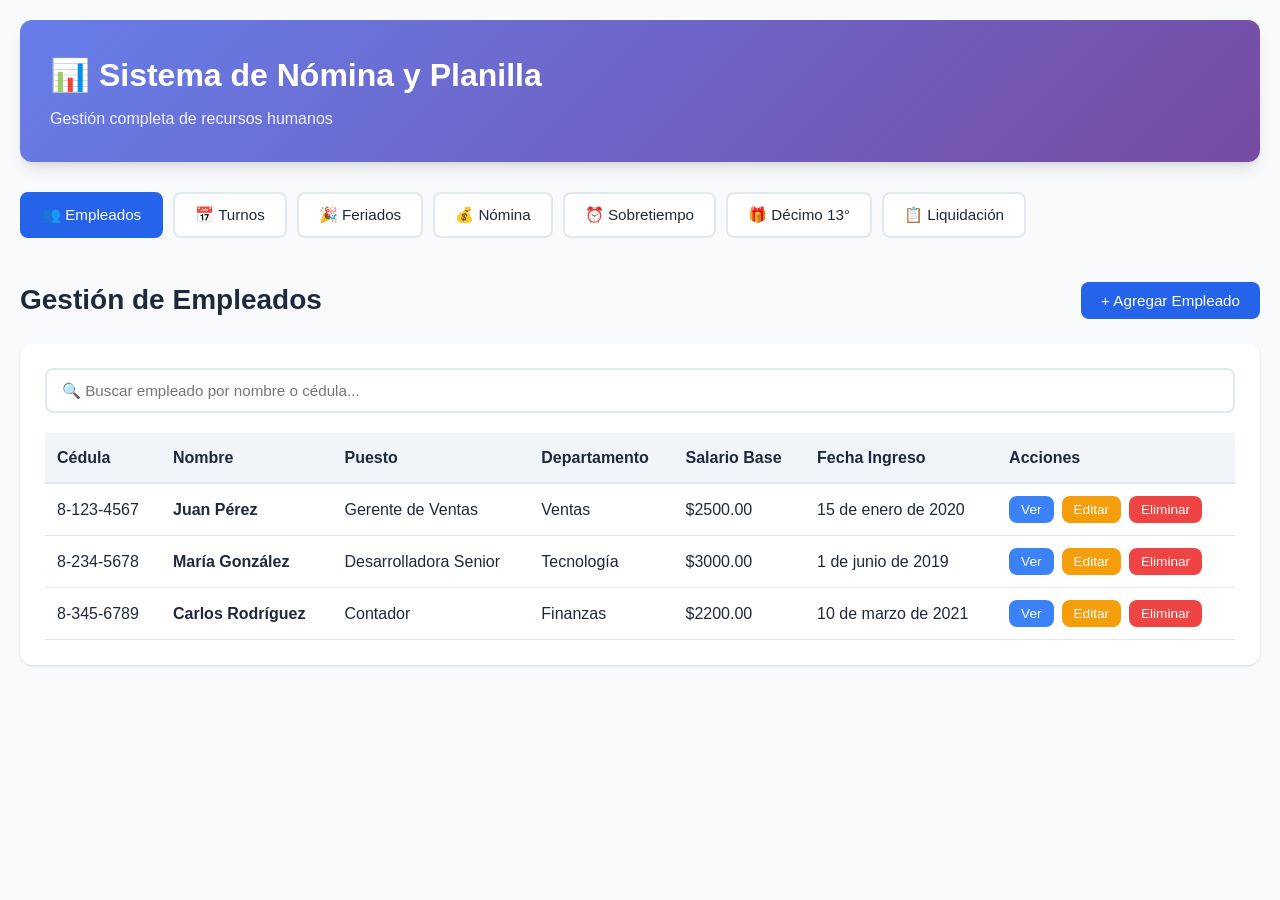
==== index.html @ 513d0180 "Créame un sistema con base html, css, js, sobre un..." ====
<!DOCTYPE html>
<html lang="es">
<head>
    <meta charset="UTF-8">
    <meta name="viewport" content="width=device-width, initial-scale=1.0">
    <title>Sistema de Nómina y Planilla</title>
    <link rel="stylesheet" href="css/styles.css">
</head>
<body>
    <div class="container">
        <!-- Header -->
        <header class="header">
            <div class="header-content">
                <h1>📊 Sistema de Nómina y Planilla</h1>
                <p class="subtitle">Gestión completa de recursos humanos</p>
            </div>
        </header>

        <!-- Navigation -->
        <nav class="nav-tabs">
            <button class="nav-tab active" data-tab="employees">👥 Empleados</button>
            <button class="nav-tab" data-tab="schedule">📅 Turnos</button>
            <button class="nav-tab" data-tab="holidays">🎉 Feriados</button>
            <button class="nav-tab" data-tab="payroll">💰 Nómina</button>
            <button class="nav-tab" data-tab="overtime">⏰ Sobretiempo</button>
            <button class="nav-tab" data-tab="thirteenth">🎁 Décimo 13°</button>
            <button class="nav-tab" data-tab="settlement">📋 Liquidación</button>
        </nav>

        <!-- Main Content -->
        <main class="main-content">
            <!-- Employees Module -->
            <section id="employees" class="tab-content active">
                <div class="section-header">
                    <h2>Gestión de Empleados</h2>
                    <button class="btn btn-primary" id="addEmployeeBtn">+ Agregar Empleado</button>
                </div>

                <div class="card">
                    <div class="search-box">
                        <input type="text" id="searchEmployee" placeholder="🔍 Buscar empleado por nombre o cédula...">
                    </div>
                    <div class="table-container">
                        <table id="employeesTable">
                            <thead>
                                <tr>
                                    <th>Cédula</th>
                                    <th>Nombre</th>
                                    <th>Puesto</th>
                                    <th>Departamento</th>
                                    <th>Salario Base</th>
                                    <th>Fecha Ingreso</th>
                                    <th>Acciones</th>
                                </tr>
                            </thead>
                            <tbody id="employeesTableBody">
                                <tr>
                                    <td colspan="7" class="empty-state">No hay empleados registrados</td>
                                </tr>
                            </tbody>
                        </table>
                    </div>
                </div>
            </section>

            <!-- Schedule Module -->
            <section id="schedule" class="tab-content">
                <div class="section-header">
                    <h2>Gestión de Turnos</h2>
                    <button class="btn btn-primary" id="addScheduleBtn">+ Asignar Turno</button>
                </div>

                <div class="card">
                    <div class="filter-group">
                        <select id="scheduleEmployeeFilter" class="form-select">
                            <option value="">Seleccionar empleado...</option>
                        </select>
                        <input type="month" id="scheduleMonth" class="form-input">
                    </div>
                    <div id="scheduleCalendar" class="schedule-calendar"></div>
                </div>
            </section>

            <!-- Holidays Module -->
            <section id="holidays" class="tab-content">
                <div class="section-header">
                    <h2>Días Feriados</h2>
                    <button class="btn btn-primary" id="addHolidayBtn">+ Agregar Feriado</button>
                </div>

                <div class="card">
                    <div class="table-container">
                        <table id="holidaysTable">
                            <thead>
                                <tr>
                                    <th>Fecha</th>
                                    <th>Nombre</th>
                                    <th>Tipo</th>
                                    <th>Acciones</th>
                                </tr>
                            </thead>
                            <tbody id="holidaysTableBody">
                                <tr>
                                    <td colspan="4" class="empty-state">No hay feriados registrados</td>
                                </tr>
                            </tbody>
                        </table>
                    </div>
                </div>
            </section>

            <!-- Payroll Module -->
            <section id="payroll" class="tab-content">
                <div class="section-header">
                    <h2>Cálculo de Nómina</h2>
                    <button class="btn btn-primary" id="generatePayrollBtn">📊 Generar Nómina</button>
                </div>

                <div class="card">
                    <div class="filter-group">
                        <select id="payrollEmployeeFilter" class="form-select">
                            <option value="">Todos los empleados</option>
                        </select>
                        <input type="month" id="payrollMonth" class="form-input">
                        <button class="btn btn-secondary" id="calculatePayrollBtn">Calcular</button>
                    </div>

                    <div id="payrollSummary" class="payroll-summary"></div>

                    <div class="table-container">
                        <table id="payrollTable">
                            <thead>
                                <tr>
                                    <th>Empleado</th>
                                    <th>Salario Base</th>
                                    <th>Horas Extra</th>
                                    <th>Bonificaciones</th>
                                    <th>Total Bruto</th>
                                    <th>Deducciones</th>
                                    <th>Salario Neto</th>
                                    <th>Acciones</th>
                                </tr>
                            </thead>
                            <tbody id="payrollTableBody">
                                <tr>
                                    <td colspan="8" class="empty-state">Seleccione un mes y calcule la nómina</td>
                                </tr>
                            </tbody>
                        </table>
                    </div>
                </div>
            </section>

            <!-- Overtime Module -->
            <section id="overtime" class="tab-content">
                <div class="section-header">
                    <h2>Registro de Sobretiempo</h2>
                    <button class="btn btn-primary" id="addOvertimeBtn">+ Registrar Horas Extra</button>
                </div>

                <div class="card">
                    <div class="filter-group">
                        <select id="overtimeEmployeeFilter" class="form-select">
                            <option value="">Todos los empleados</option>
                        </select>
                        <input type="month" id="overtimeMonth" class="form-input">
                    </div>

                    <div class="table-container">
                        <table id="overtimeTable">
                            <thead>
                                <tr>
                                    <th>Fecha</th>
                                    <th>Empleado</th>
                                    <th>Horas Normales (1.5x)</th>
                                    <th>Horas Feriado (2x)</th>
                                    <th>Total Horas</th>
                                    <th>Monto</th>
                                    <th>Acciones</th>
                                </tr>
                            </thead>
                            <tbody id="overtimeTableBody">
                                <tr>
                                    <td colspan="7" class="empty-state">No hay registros de sobretiempo</td>
                                </tr>
                            </tbody>
                        </table>
                    </div>
                </div>
            </section>

            <!-- Thirteenth Month Module -->
            <section id="thirteenth" class="tab-content">
                <div class="section-header">
                    <h2>Décimo Tercer Mes (Aguinaldo)</h2>
                    <button class="btn btn-primary" id="calculateThirteenthBtn">📊 Calcular Aguinaldo</button>
                </div>

                <div class="card">
                    <div class="filter-group">
                        <select id="thirteenthYear" class="form-select">
                            <option value="2025">2025</option>
                            <option value="2024">2024</option>
                            <option value="2023">2023</option>
                        </select>
                    </div>

                    <div class="table-container">
                        <table id="thirteenthTable">
                            <thead>
                                <tr>
                                    <th>Empleado</th>
                                    <th>Fecha Ingreso</th>
                                    <th>Salario Mensual</th>
                                    <th>Meses Trabajados</th>
                                    <th>Décimo 13° Proporcional</th>
                                    <th>Estado</th>
                                </tr>
                            </thead>
                            <tbody id="thirteenthTableBody">
                                <tr>
                                    <td colspan="6" class="empty-state">Seleccione un año y calcule el aguinaldo</td>
                                </tr>
                            </tbody>
                        </table>
                    </div>
                </div>
            </section>

            <!-- Settlement Module -->
            <section id="settlement" class="tab-content">
                <div class="section-header">
                    <h2>Cálculo de Liquidación</h2>
                    <button class="btn btn-primary" id="calculateSettlementBtn">📋 Calcular Liquidación</button>
                </div>

                <div class="card">
                    <div class="settlement-form">
                        <div class="form-group">
                            <label>Empleado</label>
                            <select id="settlementEmployee" class="form-select">
                                <option value="">Seleccionar empleado...</option>
                            </select>
                        </div>
                        <div class="form-group">
                            <label>Fecha de Salida</label>
                            <input type="date" id="settlementDate" class="form-input">
                        </div>
                        <div class="form-group">
                            <label>Motivo</label>
                            <select id="settlementReason" class="form-select">
                                <option value="renuncia">Renuncia Voluntaria</option>
                                <option value="despido">Despido sin Justa Causa</option>
                                <option value="despido_justa">Despido con Justa Causa</option>
                                <option value="mutuo">Mutuo Acuerdo</option>
                            </select>
                        </div>
                    </div>

                    <div id="settlementResult" class="settlement-result"></div>
                </div>
            </section>
        </main>
    </div>

    <!-- Modal for Employee Form -->
    <div id="employeeModal" class="modal">
        <div class="modal-content">
            <div class="modal-header">
                <h3 id="employeeModalTitle">Agregar Empleado</h3>
                <button class="modal-close">&times;</button>
            </div>
            <form id="employeeForm">
                <div class="form-row">
                    <div class="form-group">
                        <label>Cédula *</label>
                        <input type="text" id="employeeId" class="form-input" required>
                    </div>
                    <div class="form-group">
                        <label>Nombre Completo *</label>
                        <input type="text" id="employeeName" class="form-input" required>
                    </div>
                </div>
                <div class="form-row">
                    <div class="form-group">
                        <label>Puesto *</label>
                        <input type="text" id="employeePosition" class="form-input" required>
                    </div>
                    <div class="form-group">
                        <label>Departamento *</label>
                        <select id="employeeDepartment" class="form-select" required>
                            <option value="">Seleccionar...</option>
                            <option value="Administración">Administración</option>
                            <option value="Ventas">Ventas</option>
                            <option value="Operaciones">Operaciones</option>
                            <option value="Tecnología">Tecnología</option>
                            <option value="Recursos Humanos">Recursos Humanos</option>
                            <option value="Finanzas">Finanzas</option>
                        </select>
                    </div>
                </div>
                <div class="form-row">
                    <div class="form-group">
                        <label>Salario Base (mensual) *</label>
                        <input type="number" id="employeeSalary" class="form-input" step="0.01" required>
                    </div>
                    <div class="form-group">
                        <label>Fecha de Ingreso *</label>
                        <input type="date" id="employeeStartDate" class="form-input" required>
                    </div>
                </div>
                <div class="form-row">
                    <div class="form-group">
                        <label>Email</label>
                        <input type="email" id="employeeEmail" class="form-input">
                    </div>
                    <div class="form-group">
                        <label>Teléfono</label>
                        <input type="tel" id="employeePhone" class="form-input">
                    </div>
                </div>
                <div class="modal-footer">
                    <button type="button" class="btn btn-secondary modal-cancel">Cancelar</button>
                    <button type="submit" class="btn btn-primary">Guardar</button>
                </div>
            </form>
        </div>
    </div>

    <!-- Modal for Schedule -->
    <div id="scheduleModal" class="modal">
        <div class="modal-content">
            <div class="modal-header">
                <h3>Asignar Turno</h3>
                <button class="modal-close">&times;</button>
            </div>
            <form id="scheduleForm">
                <div class="form-group">
                    <label>Empleado *</label>
                    <select id="scheduleEmployee" class="form-select" required>
                        <option value="">Seleccionar empleado...</option>
                    </select>
                </div>
                <div class="form-group">
                    <label>Fecha *</label>
                    <input type="date" id="scheduleDate" class="form-input" required>
                </div>
                <div class="form-group">
                    <label>Turno *</label>
                    <select id="scheduleShift" class="form-select" required>
                        <option value="">Seleccionar turno...</option>
                        <option value="diurno">Diurno (8:00 AM - 4:00 PM)</option>
                        <option value="nocturno">Nocturno (10:00 PM - 6:00 AM)</option>
                        <option value="mixto">Mixto (4:00 PM - 12:00 AM)</option>
                    </select>
                </div>
                <div class="form-group">
                    <label>Horas Trabajadas *</label>
                    <input type="number" id="scheduleHours" class="form-input" step="0.5" value="8" required>
                </div>
                <div class="modal-footer">
                    <button type="button" class="btn btn-secondary modal-cancel">Cancelar</button>
                    <button type="submit" class="btn btn-primary">Guardar</button>
                </div>
            </form>
        </div>
    </div>

    <!-- Modal for Holiday -->
    <div id="holidayModal" class="modal">
        <div class="modal-content">
            <div class="modal-header">
                <h3>Agregar Feriado</h3>
                <button class="modal-close">&times;</button>
            </div>
            <form id="holidayForm">
                <div class="form-group">
                    <label>Fecha *</label>
                    <input type="date" id="holidayDate" class="form-input" required>
                </div>
                <div class="form-group">
                    <label>Nombre del Feriado *</label>
                    <input type="text" id="holidayName" class="form-input" required>
                </div>
                <div class="form-group">
                    <label>Tipo *</label>
                    <select id="holidayType" class="form-select" required>
                        <option value="nacional">Nacional</option>
                        <option value="religioso">Religioso</option>
                        <option value="local">Local</option>
                    </select>
                </div>
                <div class="modal-footer">
                    <button type="button" class="btn btn-secondary modal-cancel">Cancelar</button>
                    <button type="submit" class="btn btn-primary">Guardar</button>
                </div>
            </form>
        </div>
    </div>

    <!-- Modal for Overtime -->
    <div id="overtimeModal" class="modal">
        <div class="modal-content">
            <div class="modal-header">
                <h3>Registrar Horas Extra</h3>
                <button class="modal-close">&times;</button>
            </div>
            <form id="overtimeForm">
                <div class="form-group">
                    <label>Empleado *</label>
                    <select id="overtimeEmployee" class="form-select" required>
                        <option value="">Seleccionar empleado...</option>
                    </select>
                </div>
                <div class="form-group">
                    <label>Fecha *</label>
                    <input type="date" id="overtimeDate" class="form-input" required>
                </div>
                <div class="form-group">
                    <label>Horas Normales (1.5x)</label>
                    <input type="number" id="overtimeNormalHours" class="form-input" step="0.5" value="0">
                </div>
                <div class="form-group">
                    <label>Horas en Feriado/Domingo (2x)</label>
                    <input type="number" id="overtimeHolidayHours" class="form-input" step="0.5" value="0">
                </div>
                <div class="form-group">
                    <label>Descripción</label>
                    <textarea id="overtimeDescription" class="form-input" rows="3"></textarea>
                </div>
                <div class="modal-footer">
                    <button type="button" class="btn btn-secondary modal-cancel">Cancelar</button>
                    <button type="submit" class="btn btn-primary">Guardar</button>
                </div>
            </form>
        </div>
    </div>

    <!-- Scripts -->
    <script src="js/storage.js"></script>
    <script src="js/employees.js"></script>
    <script src="js/schedule.js"></script>
    <script src="js/holidays.js"></script>
    <script src="js/overtime.js"></script>
    <script src="js/payroll.js"></script>
    <script src="js/app.js"></script>
</body>
</html>
---- css/styles.css ----
/* Reset and Base Styles */
* {
    margin: 0;
    padding: 0;
    box-sizing: border-box;
}

:root {
    --primary-color: #2563eb;
    --primary-hover: #1d4ed8;
    --secondary-color: #64748b;
    --success-color: #10b981;
    --danger-color: #ef4444;
    --warning-color: #f59e0b;
    --bg-color: #f8fafc;
    --card-bg: #ffffff;
    --text-primary: #1e293b;
    --text-secondary: #64748b;
    --border-color: #e2e8f0;
    --shadow: 0 1px 3px 0 rgba(0, 0, 0, 0.1), 0 1px 2px -1px rgba(0, 0, 0, 0.1);
    --shadow-lg: 0 10px 15px -3px rgba(0, 0, 0, 0.1), 0 4px 6px -4px rgba(0, 0, 0, 0.1);
}

body {
    font-family: -apple-system, BlinkMacSystemFont, 'Segoe UI', Roboto, 'Helvetica Neue', Arial, sans-serif;
    background-color: var(--bg-color);
    color: var(--text-primary);
    line-height: 1.6;
}

.container {
    max-width: 1400px;
    margin: 0 auto;
    padding: 20px;
}

/* Header */
.header {
    background: linear-gradient(135deg, #667eea 0%, #764ba2 100%);
    color: white;
    padding: 30px;
    border-radius: 12px;
    margin-bottom: 30px;
    box-shadow: var(--shadow-lg);
}

.header-content h1 {
    font-size: 2rem;
    font-weight: 700;
    margin-bottom: 5px;
}

.subtitle {
    font-size: 1rem;
    opacity: 0.9;
}

/* Navigation Tabs */
.nav-tabs {
    display: flex;
    gap: 10px;
    margin-bottom: 30px;
    overflow-x: auto;
    padding-bottom: 10px;
}

.nav-tab {
    background: var(--card-bg);
    border: 2px solid var(--border-color);
    padding: 12px 20px;
    border-radius: 8px;
    cursor: pointer;
    font-size: 0.95rem;
    font-weight: 500;
    transition: all 0.3s ease;
    white-space: nowrap;
    color: var(--text-primary);
}

.nav-tab:hover {
    border-color: var(--primary-color);
    background: #eff6ff;
}

.nav-tab.active {
    background: var(--primary-color);
    color: white;
    border-color: var(--primary-color);
}

/* Main Content */
.main-content {
    min-height: 500px;
}

.tab-content {
    display: none;
    animation: fadeIn 0.3s ease;
}

.tab-content.active {
    display: block;
}

@keyframes fadeIn {
    from {
        opacity: 0;
        transform: translateY(10px);
    }
    to {
        opacity: 1;
        transform: translateY(0);
    }
}

/* Section Header */
.section-header {
    display: flex;
    justify-content: space-between;
    align-items: center;
    margin-bottom: 20px;
    flex-wrap: wrap;
    gap: 15px;
}

.section-header h2 {
    font-size: 1.75rem;
    font-weight: 600;
    color: var(--text-primary);
}

/* Card */
.card {
    background: var(--card-bg);
    border-radius: 12px;
    padding: 25px;
    box-shadow: var(--shadow);
    margin-bottom: 20px;
}

/* Buttons */
.btn {
    padding: 10px 20px;
    border: none;
    border-radius: 8px;
    font-size: 0.95rem;
    font-weight: 500;
    cursor: pointer;
    transition: all 0.3s ease;
    display: inline-flex;
    align-items: center;
    gap: 5px;
}

.btn-primary {
    background: var(--primary-color);
    color: white;
}

.btn-primary:hover {
    background: var(--primary-hover);
    transform: translateY(-2px);
    box-shadow: var(--shadow-lg);
}

.btn-secondary {
    background: var(--secondary-color);
    color: white;
}

.btn-secondary:hover {
    background: #475569;
}

.btn-success {
    background: var(--success-color);
    color: white;
}

.btn-danger {
    background: var(--danger-color);
    color: white;
    padding: 6px 12px;
    font-size: 0.85rem;
}

.btn-danger:hover {
    background: #dc2626;
}

.btn-warning {
    background: var(--warning-color);
    color: white;
    padding: 6px 12px;
    font-size: 0.85rem;
}

.btn-info {
    background: #3b82f6;
    color: white;
    padding: 6px 12px;
    font-size: 0.85rem;
}

/* Search Box */
.search-box {
    margin-bottom: 20px;
}

.search-box input {
    width: 100%;
    padding: 12px 15px;
    border: 2px solid var(--border-color);
    border-radius: 8px;
    font-size: 0.95rem;
    transition: border-color 0.3s ease;
}

.search-box input:focus {
    outline: none;
    border-color: var(--primary-color);
}

/* Filter Group */
.filter-group {
    display: flex;
    gap: 15px;
    margin-bottom: 20px;
    flex-wrap: wrap;
}

/* Table */
.table-container {
    overflow-x: auto;
}

table {
    width: 100%;
    border-collapse: collapse;
}

thead {
    background: #f1f5f9;
}

th {
    padding: 12px;
    text-align: left;
    font-weight: 600;
    color: var(--text-primary);
    border-bottom: 2px solid var(--border-color);
}

td {
    padding: 12px;
    border-bottom: 1px solid var(--border-color);
}

tbody tr:hover {
    background: #f8fafc;
}

.empty-state {
    text-align: center;
    color: var(--text-secondary);
    padding: 40px !important;
    font-style: italic;
}

/* Action Buttons in Table */
.action-buttons {
    display: flex;
    gap: 8px;
}

/* Form Elements */
.form-input,
.form-select {
    width: 100%;
    padding: 10px 12px;
    border: 2px solid var(--border-color);
    border-radius: 8px;
    font-size: 0.95rem;
    transition: border-color 0.3s ease;
}

.form-input:focus,
.form-select:focus {
    outline: none;
    border-color: var(--primary-color);
}

.form-group {
    margin-bottom: 20px;
}

.form-group label {
    display: block;
    margin-bottom: 8px;
    font-weight: 500;
    color: var(--text-primary);
}

.form-row {
    display: grid;
    grid-template-columns: repeat(auto-fit, minmax(250px, 1fr));
    gap: 20px;
}

/* Modal */
.modal {
    display: none;
    position: fixed;
    top: 0;
    left: 0;
    width: 100%;
    height: 100%;
    background: rgba(0, 0, 0, 0.5);
    z-index: 1000;
    animation: fadeIn 0.3s ease;
}

.modal.active {
    display: flex;
    justify-content: center;
    align-items: center;
}

.modal-content {
    background: var(--card-bg);
    border-radius: 12px;
    width: 90%;
    max-width: 600px;
    max-height: 90vh;
    overflow-y: auto;
    box-shadow: var(--shadow-lg);
    animation: slideUp 0.3s ease;
}

@keyframes slideUp {
    from {
        transform: translateY(50px);
        opacity: 0;
    }
    to {
        transform: translateY(0);
        opacity: 1;
    }
}

.modal-header {
    display: flex;
    justify-content: space-between;
    align-items: center;
    padding: 20px 25px;
    border-bottom: 1px solid var(--border-color);
}

.modal-header h3 {
    font-size: 1.5rem;
    font-weight: 600;
}

.modal-close {
    background: none;
    border: none;
    font-size: 1.5rem;
    cursor: pointer;
    color: var(--text-secondary);
    width: 30px;
    height: 30px;
    display: flex;
    align-items: center;
    justify-content: center;
    border-radius: 4px;
    transition: all 0.3s ease;
}

.modal-close:hover {
    background: #f1f5f9;
    color: var(--text-primary);
}

.modal-content form {
    padding: 25px;
}

.modal-footer {
    display: flex;
    justify-content: flex-end;
    gap: 10px;
    margin-top: 25px;
}

/* Schedule Calendar */
.schedule-calendar {
    display: grid;
    grid-template-columns: repeat(auto-fill, minmax(150px, 1fr));
    gap: 15px;
    margin-top: 20px;
}

.schedule-day {
    background: #f8fafc;
    border: 2px solid var(--border-color);
    border-radius: 8px;
    padding: 15px;
    text-align: center;
    transition: all 0.3s ease;
}

.schedule-day:hover {
    border-color: var(--primary-color);
    transform: translateY(-2px);
}

.schedule-day-header {
    font-weight: 600;
    margin-bottom: 8px;
    color: var(--text-primary);
}

.schedule-day-date {
    font-size: 0.85rem;
    color: var(--text-secondary);
    margin-bottom: 10px;
}

.schedule-shift {
    background: var(--primary-color);
    color: white;
    padding: 5px 10px;
    border-radius: 6px;
    font-size: 0.85rem;
    margin-top: 5px;
}

.schedule-shift.diurno {
    background: #3b82f6;
}

.schedule-shift.nocturno {
    background: #6366f1;
}

.schedule-shift.mixto {
    background: #8b5cf6;
}

/* Payroll Summary */
.payroll-summary {
    display: grid;
    grid-template-columns: repeat(auto-fit, minmax(200px, 1fr));
    gap: 20px;
    margin-bottom: 25px;
}

.summary-card {
    background: linear-gradient(135deg, #667eea 0%, #764ba2 100%);
    color: white;
    padding: 20px;
    border-radius: 10px;
    box-shadow: var(--shadow);
}

.summary-card.success {
    background: linear-gradient(135deg, #10b981 0%, #059669 100%);
}

.summary-card.warning {
    background: linear-gradient(135deg, #f59e0b 0%, #d97706 100%);
}

.summary-card.info {
    background: linear-gradient(135deg, #3b82f6 0%, #2563eb 100%);
}

.summary-label {
    font-size: 0.9rem;
    opacity: 0.9;
    margin-bottom: 5px;
}

.summary-value {
    font-size: 1.75rem;
    font-weight: 700;
}

/* Settlement Form */
.settlement-form {
    display: grid;
    grid-template-columns: repeat(auto-fit, minmax(250px, 1fr));
    gap: 20px;
    margin-bottom: 25px;
}

/* Settlement Result */
.settlement-result {
    background: #f8fafc;
    border: 2px solid var(--border-color);
    border-radius: 10px;
    padding: 25px;
    margin-top: 25px;
}

.settlement-header {
    border-bottom: 2px solid var(--border-color);
    padding-bottom: 15px;
    margin-bottom: 20px;
}

.settlement-header h3 {
    font-size: 1.5rem;
    color: var(--text-primary);
}

.settlement-item {
    display: flex;
    justify-content: space-between;
    padding: 12px 0;
    border-bottom: 1px solid var(--border-color);
}

.settlement-item:last-child {
    border-bottom: none;
}

.settlement-label {
    font-weight: 500;
    color: var(--text-secondary);
}

.settlement-value {
    font-weight: 600;
    color: var(--text-primary);
}

.settlement-total {
    background: var(--primary-color);
    color: white;
    padding: 15px;
    border-radius: 8px;
    margin-top: 20px;
    display: flex;
    justify-content: space-between;
    align-items: center;
}

.settlement-total-label {
    font-size: 1.25rem;
    font-weight: 600;
}

.settlement-total-value {
    font-size: 1.75rem;
    font-weight: 700;
}

/* Badges */
.badge {
    display: inline-block;
    padding: 4px 10px;
    border-radius: 12px;
    font-size: 0.85rem;
    font-weight: 500;
}

.badge-success {
    background: #d1fae5;
    color: #065f46;
}

.badge-warning {
    background: #fef3c7;
    color: #92400e;
}

.badge-danger {
    background: #fee2e2;
    color: #991b1b;
}

.badge-info {
    background: #dbeafe;
    color: #1e40af;
}

/* Responsive Design */
@media (max-width: 768px) {
    .container {
        padding: 10px;
    }

    .header-content h1 {
        font-size: 1.5rem;
    }

    .nav-tabs {
        flex-wrap: nowrap;
        overflow-x: auto;
    }

    .nav-tab {
        font-size: 0.85rem;
        padding: 10px 15px;
    }

    .section-header {
        flex-direction: column;
        align-items: flex-start;
    }

    .card {
        padding: 15px;
    }

    .form-row {
        grid-template-columns: 1fr;
    }

    .filter-group {
        flex-direction: column;
    }

    .filter-group > * {
        width: 100%;
    }

    table {
        font-size: 0.85rem;
    }

    th, td {
        padding: 8px;
    }

    .modal-content {
        width: 95%;
        margin: 10px;
    }

    .payroll-summary {
        grid-template-columns: 1fr;
    }

    .settlement-form {
        grid-template-columns: 1fr;
    }
}

/* Print Styles */
@media print {
    .header,
    .nav-tabs,
    .section-header button,
    .btn,
    .action-buttons,
    .search-box,
    .filter-group {
        display: none !important;
    }

    .card {
        box-shadow: none;
        border: 1px solid var(--border-color);
    }

    body {
        background: white;
    }
}

/* Utility Classes */
.text-center {
    text-align: center;
}

.text-right {
    text-align: right;
}

.mt-20 {
    margin-top: 20px;
}

.mb-20 {
    margin-bottom: 20px;
}

.font-bold {
    font-weight: 700;
}

.text-success {
    color: var(--success-color);
}

.text-danger {
    color: var(--danger-color);
}

.text-warning {
    color: var(--warning-color);
}
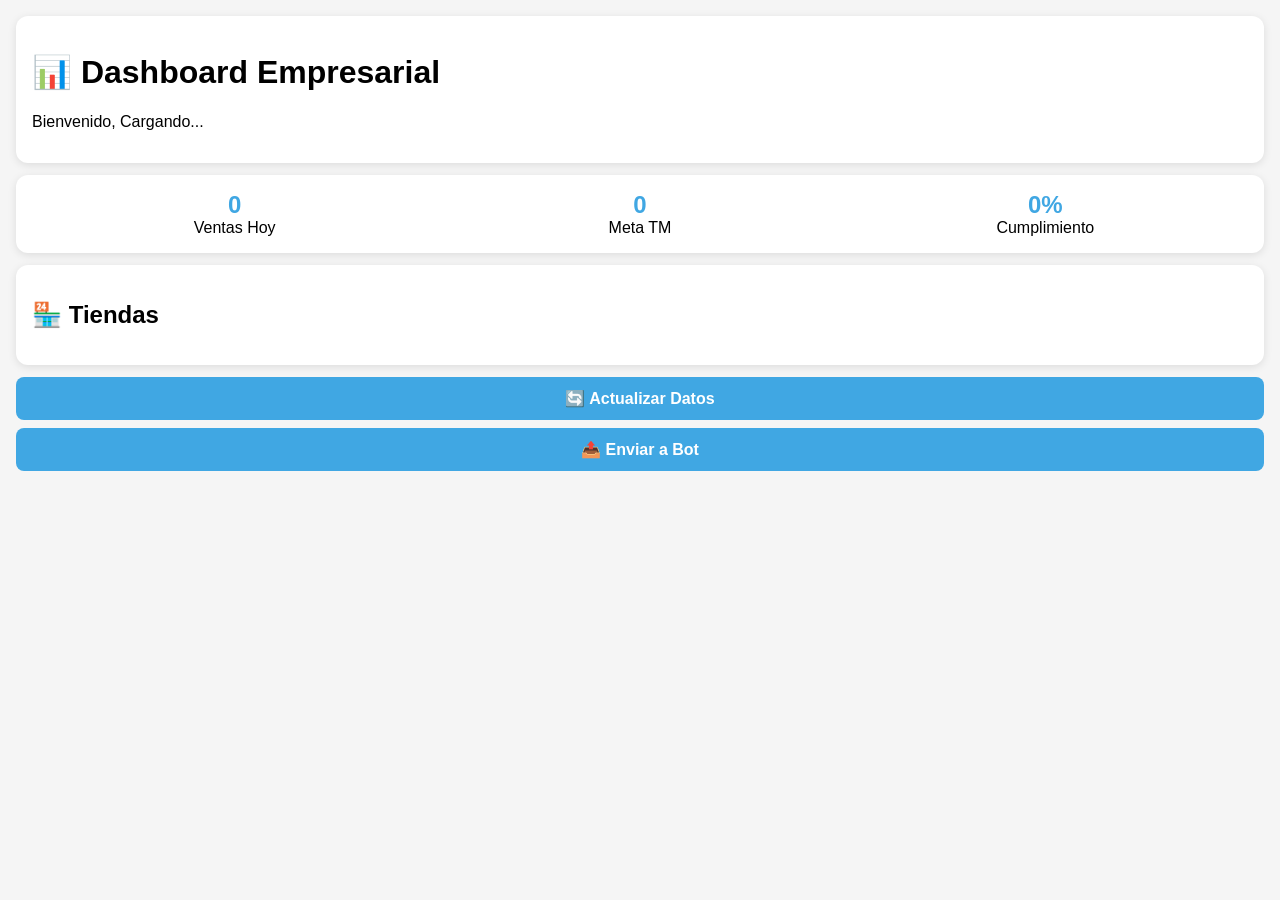
==== commit cf80e5d2: "Create index.html" ====
--- a/index.html
+++ b/index.html
@@ -1,448 +1,174 @@
 <!DOCTYPE html>
-<html lang="es">
+<html>
 <head>
     <meta charset="UTF-8">
     <meta name="viewport" content="width=device-width, initial-scale=1.0">
-    <title>Sistema de Nómina y Planilla</title>
-    <link rel="stylesheet" href="css/styles.css">
+    <title>Mi Dashboard Empresarial</title>
+    
+    <!-- SDK de Telegram (OBLIGATORIO) -->
+    <script src="https://telegram.org/js/telegram-web-app.js"></script>
+    
+    <style>
+        body {
+            font-family: -apple-system, BlinkMacSystemFont, 'Segoe UI', Roboto, Helvetica, Arial, sans-serif;
+            margin: 0;
+            padding: 16px;
+            background: var(--tg-theme-bg-color, #f5f5f5);
+            color: var(--tg-theme-text-color, #000000);
+        }
+        .card {
+            background: var(--tg-theme-secondary-bg-color, #ffffff);
+            border-radius: 12px;
+            padding: 16px;
+            margin-bottom: 12px;
+            box-shadow: 0 2px 8px rgba(0,0,0,0.1);
+        }
+        button {
+            background: var(--tg-theme-button-color, #40a7e3);
+            color: var(--tg-theme-button-text-color, #ffffff);
+            border: none;
+            border-radius: 8px;
+            padding: 12px 20px;
+            width: 100%;
+            font-size: 16px;
+            font-weight: 600;
+            margin-bottom: 8px;
+            cursor: pointer;
+        }
+        .stats {
+            display: flex;
+            justify-content: space-around;
+            text-align: center;
+        }
+        .stat-item {
+            flex: 1;
+        }
+        .stat-value {
+            font-size: 24px;
+            font-weight: bold;
+            color: var(--tg-theme-accent-text-color, #40a7e3);
+        }
+    </style>
 </head>
 <body>
-    <div class="container">
-        <!-- Header -->
-        <header class="header">
-            <div class="header-content">
-                <h1>📊 Sistema de Nómina y Planilla</h1>
-                <p class="subtitle">Gestión completa de recursos humanos</p>
-            </div>
-        </header>
-
-        <!-- Navigation -->
-        <nav class="nav-tabs">
-            <button class="nav-tab active" data-tab="employees">👥 Empleados</button>
-            <button class="nav-tab" data-tab="schedule">📅 Turnos</button>
-            <button class="nav-tab" data-tab="holidays">🎉 Feriados</button>
-            <button class="nav-tab" data-tab="payroll">💰 Nómina</button>
-            <button class="nav-tab" data-tab="overtime">⏰ Sobretiempo</button>
-            <button class="nav-tab" data-tab="thirteenth">🎁 Décimo 13°</button>
-            <button class="nav-tab" data-tab="settlement">📋 Liquidación</button>
-        </nav>
-
-        <!-- Main Content -->
-        <main class="main-content">
-            <!-- Employees Module -->
-            <section id="employees" class="tab-content active">
-                <div class="section-header">
-                    <h2>Gestión de Empleados</h2>
-                    <button class="btn btn-primary" id="addEmployeeBtn">+ Agregar Empleado</button>
-                </div>
-
-                <div class="card">
-                    <div class="search-box">
-                        <input type="text" id="searchEmployee" placeholder="🔍 Buscar empleado por nombre o cédula...">
-                    </div>
-                    <div class="table-container">
-                        <table id="employeesTable">
-                            <thead>
-                                <tr>
-                                    <th>Cédula</th>
-                                    <th>Nombre</th>
-                                    <th>Puesto</th>
-                                    <th>Departamento</th>
-                                    <th>Salario Base</th>
-                                    <th>Fecha Ingreso</th>
-                                    <th>Acciones</th>
-                                </tr>
-                            </thead>
-                            <tbody id="employeesTableBody">
-                                <tr>
-                                    <td colspan="7" class="empty-state">No hay empleados registrados</td>
-                                </tr>
-                            </tbody>
-                        </table>
-                    </div>
-                </div>
-            </section>
-
-            <!-- Schedule Module -->
-            <section id="schedule" class="tab-content">
-                <div class="section-header">
-                    <h2>Gestión de Turnos</h2>
-                    <button class="btn btn-primary" id="addScheduleBtn">+ Asignar Turno</button>
-                </div>
-
-                <div class="card">
-                    <div class="filter-group">
-                        <select id="scheduleEmployeeFilter" class="form-select">
-                            <option value="">Seleccionar empleado...</option>
-                        </select>
-                        <input type="month" id="scheduleMonth" class="form-input">
-                    </div>
-                    <div id="scheduleCalendar" class="schedule-calendar"></div>
-                </div>
-            </section>
-
-            <!-- Holidays Module -->
-            <section id="holidays" class="tab-content">
-                <div class="section-header">
-                    <h2>Días Feriados</h2>
-                    <button class="btn btn-primary" id="addHolidayBtn">+ Agregar Feriado</button>
-                </div>
-
-                <div class="card">
-                    <div class="table-container">
-                        <table id="holidaysTable">
-                            <thead>
-                                <tr>
-                                    <th>Fecha</th>
-                                    <th>Nombre</th>
-                                    <th>Tipo</th>
-                                    <th>Acciones</th>
-                                </tr>
-                            </thead>
-                            <tbody id="holidaysTableBody">
-                                <tr>
-                                    <td colspan="4" class="empty-state">No hay feriados registrados</td>
-                                </tr>
-                            </tbody>
-                        </table>
-                    </div>
-                </div>
-            </section>
-
-            <!-- Payroll Module -->
-            <section id="payroll" class="tab-content">
-                <div class="section-header">
-                    <h2>Cálculo de Nómina</h2>
-                    <button class="btn btn-primary" id="generatePayrollBtn">📊 Generar Nómina</button>
-                </div>
-
-                <div class="card">
-                    <div class="filter-group">
-                        <select id="payrollEmployeeFilter" class="form-select">
-                            <option value="">Todos los empleados</option>
-                        </select>
-                        <input type="month" id="payrollMonth" class="form-input">
-                        <button class="btn btn-secondary" id="calculatePayrollBtn">Calcular</button>
-                    </div>
-
-                    <div id="payrollSummary" class="payroll-summary"></div>
-
-                    <div class="table-container">
-                        <table id="payrollTable">
-                            <thead>
-                                <tr>
-                                    <th>Empleado</th>
-                                    <th>Salario Base</th>
-                                    <th>Horas Extra</th>
-                                    <th>Bonificaciones</th>
-                                    <th>Total Bruto</th>
-                                    <th>Deducciones</th>
-                                    <th>Salario Neto</th>
-                                    <th>Acciones</th>
-                                </tr>
-                            </thead>
-                            <tbody id="payrollTableBody">
-                                <tr>
-                                    <td colspan="8" class="empty-state">Seleccione un mes y calcule la nómina</td>
-                                </tr>
-                            </tbody>
-                        </table>
-                    </div>
-                </div>
-            </section>
-
-            <!-- Overtime Module -->
-            <section id="overtime" class="tab-content">
-                <div class="section-header">
-                    <h2>Registro de Sobretiempo</h2>
-                    <button class="btn btn-primary" id="addOvertimeBtn">+ Registrar Horas Extra</button>
-                </div>
-
-                <div class="card">
-                    <div class="filter-group">
-                        <select id="overtimeEmployeeFilter" class="form-select">
-                            <option value="">Todos los empleados</option>
-                        </select>
-                        <input type="month" id="overtimeMonth" class="form-input">
-                    </div>
-
-                    <div class="table-container">
-                        <table id="overtimeTable">
-                            <thead>
-                                <tr>
-                                    <th>Fecha</th>
-                                    <th>Empleado</th>
-                                    <th>Horas Normales (1.5x)</th>
-                                    <th>Horas Feriado (2x)</th>
-                                    <th>Total Horas</th>
-                                    <th>Monto</th>
-                                    <th>Acciones</th>
-                                </tr>
-                            </thead>
-                            <tbody id="overtimeTableBody">
-                                <tr>
-                                    <td colspan="7" class="empty-state">No hay registros de sobretiempo</td>
-                                </tr>
-                            </tbody>
-                        </table>
-                    </div>
-                </div>
-            </section>
-
-            <!-- Thirteenth Month Module -->
-            <section id="thirteenth" class="tab-content">
-                <div class="section-header">
-                    <h2>Décimo Tercer Mes (Aguinaldo)</h2>
-                    <button class="btn btn-primary" id="calculateThirteenthBtn">📊 Calcular Aguinaldo</button>
-                </div>
-
-                <div class="card">
-                    <div class="filter-group">
-                        <select id="thirteenthYear" class="form-select">
-                            <option value="2025">2025</option>
-                            <option value="2024">2024</option>
-                            <option value="2023">2023</option>
-                        </select>
-                    </div>
-
-                    <div class="table-container">
-                        <table id="thirteenthTable">
-                            <thead>
-                                <tr>
-                                    <th>Empleado</th>
-                                    <th>Fecha Ingreso</th>
-                                    <th>Salario Mensual</th>
-                                    <th>Meses Trabajados</th>
-                                    <th>Décimo 13° Proporcional</th>
-                                    <th>Estado</th>
-                                </tr>
-                            </thead>
-                            <tbody id="thirteenthTableBody">
-                                <tr>
-                                    <td colspan="6" class="empty-state">Seleccione un año y calcule el aguinaldo</td>
-                                </tr>
-                            </tbody>
-                        </table>
-                    </div>
-                </div>
-            </section>
-
-            <!-- Settlement Module -->
-            <section id="settlement" class="tab-content">
-                <div class="section-header">
-                    <h2>Cálculo de Liquidación</h2>
-                    <button class="btn btn-primary" id="calculateSettlementBtn">📋 Calcular Liquidación</button>
-                </div>
-
-                <div class="card">
-                    <div class="settlement-form">
-                        <div class="form-group">
-                            <label>Empleado</label>
-                            <select id="settlementEmployee" class="form-select">
-                                <option value="">Seleccionar empleado...</option>
-                            </select>
+    <div class="card">
+        <h1>📊 Dashboard Empresarial</h1>
+        <p>Bienvenido, <span id="user-name">Cargando...</span></p>
+    </div>
+    
+    <div class="card stats">
+        <div class="stat-item">
+            <div class="stat-value" id="ventas">0</div>
+            <div>Ventas Hoy</div>
+        </div>
+        <div class="stat-item">
+            <div class="stat-value" id="meta">0</div>
+            <div>Meta TM</div>
+        </div>
+        <div class="stat-item">
+            <div class="stat-value" id="cumplimiento">0%</div>
+            <div>Cumplimiento</div>
+        </div>
+    </div>
+    
+    <div class="card">
+        <h2>🏪 Tiendas</h2>
+        <div id="tiendas-list"></div>
+    </div>
+    
+    <button id="btn-actualizar">🔄 Actualizar Datos</button>
+    <button id="btn-enviar">📤 Enviar a Bot</button>
+    
+    <script>
+        // Inicializar la Mini App
+        const WebApp = window.Telegram.WebApp;
+        
+        // 1. Configurar tema y comportamiento
+        WebApp.ready();
+        WebApp.expand(); // Expandir a pantalla completa
+        WebApp.enableClosingConfirmation(); // Preguntar antes de cerrar
+        
+        // 2. Obtener información del usuario
+        const user = WebApp.initDataUnsafe?.user;
+        document.getElementById('user-name').textContent = 
+            user ? `${user.first_name} ${user.last_name || ''}` : 'Usuario';
+        
+        // 3. Datos de ejemplo
+        const datosEmpresa = {
+            ventas_hoy: 125000,
+            meta_tm: 60000,
+            actual_tm: 48500,
+            tiendas: [
+                { nombre: "TM", meta: 60000, actual: 48500 },
+                { nombre: "AB2", meta: 45000, actual: 38200 },
+                { nombre: "MP3", meta: 55000, actual: 31200 },
+                { nombre: "CHI", meta: 40000, actual: 38900 }
+            ]
+        };
+        
+        // 4. Actualizar UI
+        function actualizarDashboard() {
+            document.getElementById('ventas').textContent = 
+                `$${(datosEmpresa.ventas_hoy/1000).toFixed(0)}k`;
+            document.getElementById('meta').textContent = 
+                `$${(datosEmpresa.meta_tm/1000).toFixed(0)}k`;
+            
+            const cumplimiento = (datosEmpresa.actual_tm / datosEmpresa.meta_tm) * 100;
+            document.getElementById('cumplimiento').textContent = 
+                `${cumplimiento.toFixed(1)}%`;
+            
+            const tiendasList = document.getElementById('tiendas-list');
+            tiendasList.innerHTML = '';
+            datosEmpresa.tiendas.forEach(t => {
+                const pct = (t.actual / t.meta) * 100;
+                const barra = '█'.repeat(Math.floor(pct/10)) + '░'.repeat(10 - Math.floor(pct/10));
+                
+                tiendasList.innerHTML += `
+                    <div style="margin-bottom: 12px;">
+                        <div style="display: flex; justify-content: space-between;">
+                            <strong>${t.nombre}</strong>
+                            <span>$${(t.actual/1000).toFixed(1)}k / $${(t.meta/1000).toFixed(0)}k</span>
                         </div>
-                        <div class="form-group">
-                            <label>Fecha de Salida</label>
-                            <input type="date" id="settlementDate" class="form-input">
+                        <div style="background: #e0e0e0; border-radius: 4px; margin-top: 4px;">
+                            <div style="background: ${pct > 75 ? '#4CAF50' : pct > 50 ? '#FFC107' : '#F44336'}; 
+                                      width: ${pct}%; height: 20px; border-radius: 4px;"></div>
                         </div>
-                        <div class="form-group">
-                            <label>Motivo</label>
-                            <select id="settlementReason" class="form-select">
-                                <option value="renuncia">Renuncia Voluntaria</option>
-                                <option value="despido">Despido sin Justa Causa</option>
-                                <option value="despido_justa">Despido con Justa Causa</option>
-                                <option value="mutuo">Mutuo Acuerdo</option>
-                            </select>
+                        <div style="text-align: right; font-size: 12px; margin-top: 2px;">
+                            ${pct.toFixed(1)}%
                         </div>
                     </div>
-
-                    <div id="settlementResult" class="settlement-result"></div>
-                </div>
-            </section>
-        </main>
-    </div>
-
-    <!-- Modal for Employee Form -->
-    <div id="employeeModal" class="modal">
-        <div class="modal-content">
-            <div class="modal-header">
-                <h3 id="employeeModalTitle">Agregar Empleado</h3>
-                <button class="modal-close">&times;</button>
-            </div>
-            <form id="employeeForm">
-                <div class="form-row">
-                    <div class="form-group">
-                        <label>Cédula *</label>
-                        <input type="text" id="employeeId" class="form-input" required>
-                    </div>
-                    <div class="form-group">
-                        <label>Nombre Completo *</label>
-                        <input type="text" id="employeeName" class="form-input" required>
-                    </div>
-                </div>
-                <div class="form-row">
-                    <div class="form-group">
-                        <label>Puesto *</label>
-                        <input type="text" id="employeePosition" class="form-input" required>
-                    </div>
-                    <div class="form-group">
-                        <label>Departamento *</label>
-                        <select id="employeeDepartment" class="form-select" required>
-                            <option value="">Seleccionar...</option>
-                            <option value="Administración">Administración</option>
-                            <option value="Ventas">Ventas</option>
-                            <option value="Operaciones">Operaciones</option>
-                            <option value="Tecnología">Tecnología</option>
-                            <option value="Recursos Humanos">Recursos Humanos</option>
-                            <option value="Finanzas">Finanzas</option>
-                        </select>
-                    </div>
-                </div>
-                <div class="form-row">
-                    <div class="form-group">
-                        <label>Salario Base (mensual) *</label>
-                        <input type="number" id="employeeSalary" class="form-input" step="0.01" required>
-                    </div>
-                    <div class="form-group">
-                        <label>Fecha de Ingreso *</label>
-                        <input type="date" id="employeeStartDate" class="form-input" required>
-                    </div>
-                </div>
-                <div class="form-row">
-                    <div class="form-group">
-                        <label>Email</label>
-                        <input type="email" id="employeeEmail" class="form-input">
-                    </div>
-                    <div class="form-group">
-                        <label>Teléfono</label>
-                        <input type="tel" id="employeePhone" class="form-input">
-                    </div>
-                </div>
-                <div class="modal-footer">
-                    <button type="button" class="btn btn-secondary modal-cancel">Cancelar</button>
-                    <button type="submit" class="btn btn-primary">Guardar</button>
-                </div>
-            </form>
-        </div>
-    </div>
-
-    <!-- Modal for Schedule -->
-    <div id="scheduleModal" class="modal">
-        <div class="modal-content">
-            <div class="modal-header">
-                <h3>Asignar Turno</h3>
-                <button class="modal-close">&times;</button>
-            </div>
-            <form id="scheduleForm">
-                <div class="form-group">
-                    <label>Empleado *</label>
-                    <select id="scheduleEmployee" class="form-select" required>
-                        <option value="">Seleccionar empleado...</option>
-                    </select>
-                </div>
-                <div class="form-group">
-                    <label>Fecha *</label>
-                    <input type="date" id="scheduleDate" class="form-input" required>
-                </div>
-                <div class="form-group">
-                    <label>Turno *</label>
-                    <select id="scheduleShift" class="form-select" required>
-                        <option value="">Seleccionar turno...</option>
-                        <option value="diurno">Diurno (8:00 AM - 4:00 PM)</option>
-                        <option value="nocturno">Nocturno (10:00 PM - 6:00 AM)</option>
-                        <option value="mixto">Mixto (4:00 PM - 12:00 AM)</option>
-                    </select>
-                </div>
-                <div class="form-group">
-                    <label>Horas Trabajadas *</label>
-                    <input type="number" id="scheduleHours" class="form-input" step="0.5" value="8" required>
-                </div>
-                <div class="modal-footer">
-                    <button type="button" class="btn btn-secondary modal-cancel">Cancelar</button>
-                    <button type="submit" class="btn btn-primary">Guardar</button>
-                </div>
-            </form>
-        </div>
-    </div>
-
-    <!-- Modal for Holiday -->
-    <div id="holidayModal" class="modal">
-        <div class="modal-content">
-            <div class="modal-header">
-                <h3>Agregar Feriado</h3>
-                <button class="modal-close">&times;</button>
-            </div>
-            <form id="holidayForm">
-                <div class="form-group">
-                    <label>Fecha *</label>
-                    <input type="date" id="holidayDate" class="form-input" required>
-                </div>
-                <div class="form-group">
-                    <label>Nombre del Feriado *</label>
-                    <input type="text" id="holidayName" class="form-input" required>
-                </div>
-                <div class="form-group">
-                    <label>Tipo *</label>
-                    <select id="holidayType" class="form-select" required>
-                        <option value="nacional">Nacional</option>
-                        <option value="religioso">Religioso</option>
-                        <option value="local">Local</option>
-                    </select>
-                </div>
-                <div class="modal-footer">
-                    <button type="button" class="btn btn-secondary modal-cancel">Cancelar</button>
-                    <button type="submit" class="btn btn-primary">Guardar</button>
-                </div>
-            </form>
-        </div>
-    </div>
-
-    <!-- Modal for Overtime -->
-    <div id="overtimeModal" class="modal">
-        <div class="modal-content">
-            <div class="modal-header">
-                <h3>Registrar Horas Extra</h3>
-                <button class="modal-close">&times;</button>
-            </div>
-            <form id="overtimeForm">
-                <div class="form-group">
-                    <label>Empleado *</label>
-                    <select id="overtimeEmployee" class="form-select" required>
-                        <option value="">Seleccionar empleado...</option>
-                    </select>
-                </div>
-                <div class="form-group">
-                    <label>Fecha *</label>
-                    <input type="date" id="overtimeDate" class="form-input" required>
-                </div>
-                <div class="form-group">
-                    <label>Horas Normales (1.5x)</label>
-                    <input type="number" id="overtimeNormalHours" class="form-input" step="0.5" value="0">
-                </div>
-                <div class="form-group">
-                    <label>Horas en Feriado/Domingo (2x)</label>
-                    <input type="number" id="overtimeHolidayHours" class="form-input" step="0.5" value="0">
-                </div>
-                <div class="form-group">
-                    <label>Descripción</label>
-                    <textarea id="overtimeDescription" class="form-input" rows="3"></textarea>
-                </div>
-                <div class="modal-footer">
-                    <button type="button" class="btn btn-secondary modal-cancel">Cancelar</button>
-                    <button type="submit" class="btn btn-primary">Guardar</button>
-                </div>
-            </form>
-        </div>
-    </div>
-
-    <!-- Scripts -->
-    <script src="js/storage.js"></script>
-    <script src="js/employees.js"></script>
-    <script src="js/schedule.js"></script>
-    <script src="js/holidays.js"></script>
-    <script src="js/overtime.js"></script>
-    <script src="js/payroll.js"></script>
-    <script src="js/app.js"></script>
+                `;
+            });
+        }
+        
+        actualizarDashboard();
+        
+        // 5. Botones de acción
+        document.getElementById('btn-actualizar').onclick = () => {
+            WebApp.HapticFeedback.impactOccurred('medium'); // Vibración en móviles
+            actualizarDashboard();
+        };
+        
+        document.getElementById('btn-enviar').onclick = () => {
+            // Enviar datos al bot
+            const datosParaBot = {
+                action: 'reporte',
+                tiendas: datosEmpresa.tiendas,
+                timestamp: new Date().toISOString()
+            };
+            
+            // Esto envía los datos y CIERRA la Mini App
+            WebApp.sendData(JSON.stringify(datosParaBot));
+        };
+        
+        // 6. Botón principal (opcional)
+        WebApp.MainButton.setText('📊 VER REPORTE COMPLETO');
+        WebApp.MainButton.onClick(() => {
+            WebApp.HapticFeedback.impactOccurred('heavy');
+            WebApp.showAlert('Reporte generado exitosamente');
+        });
+        WebApp.MainButton.show();
+        
+    </script>
 </body>
-</html>
+</html>
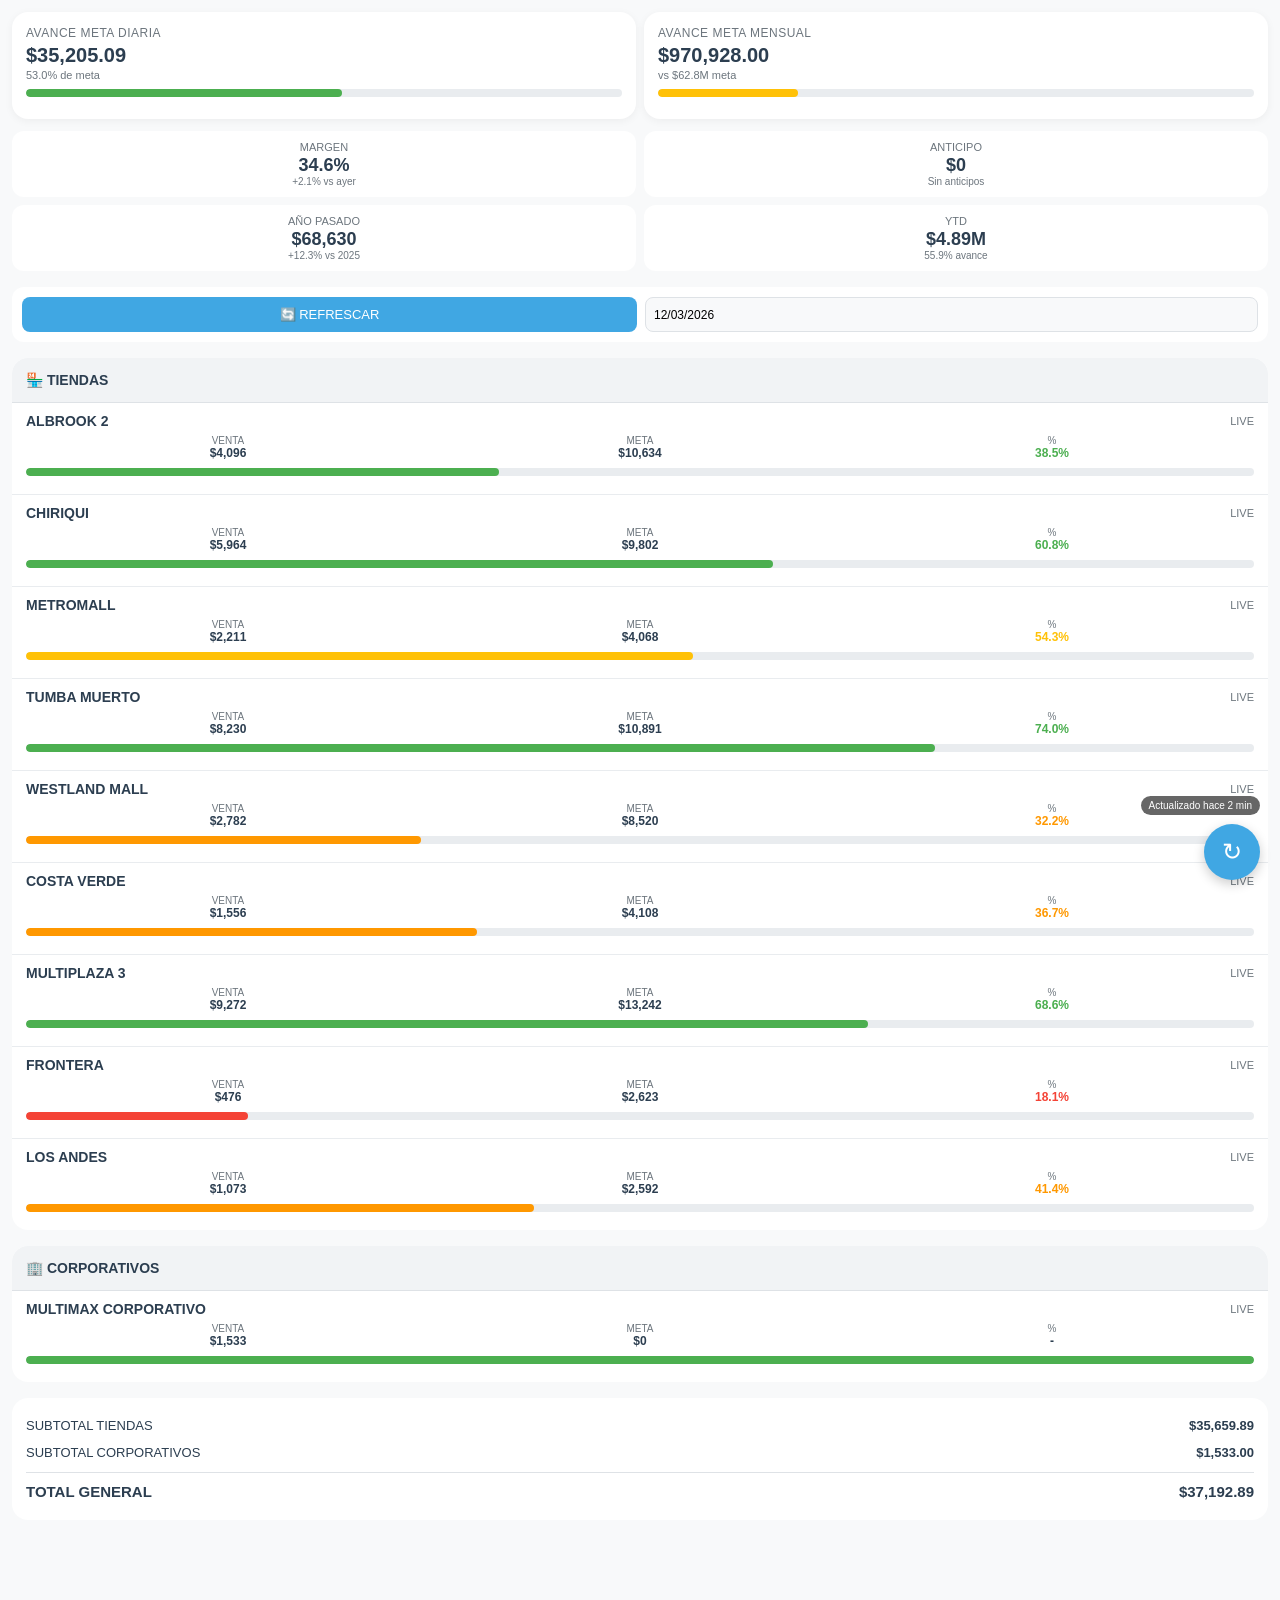
==== commit 49fec060: "Update index.html" ====
--- a/index.html
+++ b/index.html
@@ -1,173 +1,694 @@
 <!DOCTYPE html>
-<html>
+<html lang="es">
 <head>
     <meta charset="UTF-8">
-    <meta name="viewport" content="width=device-width, initial-scale=1.0">
-    <title>Mi Dashboard Empresarial</title>
-    
-    <!-- SDK de Telegram (OBLIGATORIO) -->
+    <meta name="viewport" content="width=device-width, initial-scale=1.0, maximum-scale=1.0, user-scalable=no">
+    <title>Dashboard Empresarial</title>
+    
+    <!-- SDK de Telegram -->
     <script src="https://telegram.org/js/telegram-web-app.js"></script>
     
     <style>
+        * {
+            margin: 0;
+            padding: 0;
+            box-sizing: border-box;
+        }
+        
         body {
             font-family: -apple-system, BlinkMacSystemFont, 'Segoe UI', Roboto, Helvetica, Arial, sans-serif;
-            margin: 0;
-            padding: 16px;
-            background: var(--tg-theme-bg-color, #f5f5f5);
-            color: var(--tg-theme-text-color, #000000);
-        }
+            background: var(--tg-theme-bg-color, #f8f9fa);
+            color: var(--tg-theme-text-color, #2c3e50);
+            padding: 12px;
+            padding-bottom: 80px;
+        }
+        
+        /* Tarjetas de resumen */
+        .resumen-grid {
+            display: grid;
+            grid-template-columns: 1fr 1fr;
+            gap: 8px;
+            margin-bottom: 12px;
+        }
+        
         .card {
-            background: var(--tg-theme-secondary-bg-color, #ffffff);
+            background: var(--tg-theme-secondary-bg-color, white);
+            border-radius: 16px;
+            padding: 14px;
+            box-shadow: 0 2px 8px rgba(0,0,0,0.05);
+        }
+        
+        .card-title {
+            font-size: 12px;
+            color: var(--tg-theme-hint-color, #6c757d);
+            margin-bottom: 4px;
+            text-transform: uppercase;
+            letter-spacing: 0.5px;
+        }
+        
+        .card-value {
+            font-size: 20px;
+            font-weight: 700;
+            margin-bottom: 2px;
+        }
+        
+        .card-sub {
+            font-size: 11px;
+            color: var(--tg-theme-hint-color, #6c757d);
+        }
+        
+        /* Barras de progreso */
+        .progress-container {
+            margin: 8px 0;
+        }
+        
+        .progress-label {
+            display: flex;
+            justify-content: space-between;
+            font-size: 11px;
+            margin-bottom: 4px;
+        }
+        
+        .progress-bar {
+            height: 8px;
+            background: #e9ecef;
+            border-radius: 4px;
+            overflow: hidden;
+        }
+        
+        .progress-fill {
+            height: 100%;
+            border-radius: 4px;
+            transition: width 0.3s ease;
+        }
+        
+        .progress-fill.green { background: #4CAF50; }
+        .progress-fill.yellow { background: #FFC107; }
+        .progress-fill.orange { background: #FF9800; }
+        .progress-fill.red { background: #F44336; }
+        
+        /* KPIs principales */
+        .kpi-grid {
+            display: grid;
+            grid-template-columns: 1fr 1fr;
+            gap: 8px;
+            margin-bottom: 16px;
+        }
+        
+        .kpi-item {
+            background: var(--tg-theme-secondary-bg-color, white);
             border-radius: 12px;
-            padding: 16px;
-            margin-bottom: 12px;
-            box-shadow: 0 2px 8px rgba(0,0,0,0.1);
-        }
-        button {
+            padding: 10px;
+            text-align: center;
+        }
+        
+        .kpi-label {
+            font-size: 11px;
+            color: var(--tg-theme-hint-color, #6c757d);
+            margin-bottom: 2px;
+        }
+        
+        .kpi-value {
+            font-size: 18px;
+            font-weight: 700;
+        }
+        
+        .kpi-sub {
+            font-size: 10px;
+            color: var(--tg-theme-hint-color, #6c757d);
+        }
+        
+        /* Controles de fecha */
+        .date-controls {
+            display: flex;
+            gap: 8px;
+            margin-bottom: 16px;
+            background: var(--tg-theme-secondary-bg-color, white);
+            border-radius: 12px;
+            padding: 10px;
+        }
+        
+        .date-btn {
+            flex: 1;
             background: var(--tg-theme-button-color, #40a7e3);
-            color: var(--tg-theme-button-text-color, #ffffff);
+            color: var(--tg-theme-button-text-color, white);
             border: none;
             border-radius: 8px;
-            padding: 12px 20px;
-            width: 100%;
-            font-size: 16px;
+            padding: 10px;
+            font-size: 13px;
+            font-weight: 500;
+        }
+        
+        .date-input {
+            flex: 1;
+            background: var(--tg-theme-bg-color, #f8f9fa);
+            border: 1px solid var(--tg-theme-hint-color, #dee2e6);
+            border-radius: 8px;
+            padding: 8px;
+            font-size: 12px;
+        }
+        
+        /* Tabla de tiendas */
+        .stores-section {
+            background: var(--tg-theme-secondary-bg-color, white);
+            border-radius: 16px;
+            overflow: hidden;
+            margin-bottom: 16px;
+        }
+        
+        .section-header {
+            padding: 14px;
+            background: var(--tg-theme-bg-color, #f1f3f5);
             font-weight: 600;
-            margin-bottom: 8px;
+            font-size: 14px;
+            border-bottom: 1px solid var(--tg-theme-hint-color, #dee2e6);
+        }
+        
+        .store-row {
+            padding: 10px 14px;
+            border-bottom: 1px solid var(--tg-theme-hint-color, #e9ecef);
+        }
+        
+        .store-row:last-child {
+            border-bottom: none;
+        }
+        
+        .store-header {
+            display: flex;
+            justify-content: space-between;
+            align-items: center;
+            margin-bottom: 6px;
+        }
+        
+        .store-name {
+            font-weight: 600;
+            font-size: 14px;
+        }
+        
+        .store-meta {
+            font-size: 11px;
+            color: var(--tg-theme-hint-color, #6c757d);
+        }
+        
+        .store-stats {
+            display: grid;
+            grid-template-columns: 1fr 1fr 1fr;
+            gap: 8px;
+            margin-top: 6px;
+            font-size: 12px;
+        }
+        
+        .stat {
+            text-align: center;
+        }
+        
+        .stat-label {
+            font-size: 10px;
+            color: var(--tg-theme-hint-color, #6c757d);
+        }
+        
+        .stat-value {
+            font-weight: 600;
+        }
+        
+        .stat-value.green { color: #4CAF50; }
+        .stat-value.yellow { color: #FFC107; }
+        .stat-value.orange { color: #FF9800; }
+        .stat-value.red { color: #F44336; }
+        
+        /* Totales */
+        .totals {
+            background: var(--tg-theme-secondary-bg-color, white);
+            border-radius: 16px;
+            padding: 14px;
+            margin-top: 12px;
+        }
+        
+        .total-row {
+            display: flex;
+            justify-content: space-between;
+            padding: 6px 0;
+            font-size: 13px;
+        }
+        
+        .total-row.highlight {
+            font-weight: 700;
+            font-size: 15px;
+            border-top: 1px solid var(--tg-theme-hint-color, #dee2e6);
+            margin-top: 6px;
+            padding-top: 10px;
+        }
+        
+        /* Botón flotante de actualizar */
+        .refresh-btn {
+            position: fixed;
+            bottom: 20px;
+            right: 20px;
+            width: 56px;
+            height: 56px;
+            border-radius: 28px;
+            background: var(--tg-theme-button-color, #40a7e3);
+            color: var(--tg-theme-button-text-color, white);
+            border: none;
+            box-shadow: 0 4px 12px rgba(0,0,0,0.2);
+            font-size: 24px;
+            display: flex;
+            align-items: center;
+            justify-content: center;
             cursor: pointer;
-        }
-        .stats {
-            display: flex;
-            justify-content: space-around;
-            text-align: center;
-        }
-        .stat-item {
-            flex: 1;
-        }
-        .stat-value {
-            font-size: 24px;
-            font-weight: bold;
-            color: var(--tg-theme-accent-text-color, #40a7e3);
+            transition: transform 0.2s;
+        }
+        
+        .refresh-btn:active {
+            transform: scale(0.95);
+        }
+        
+        .refresh-time {
+            position: fixed;
+            bottom: 85px;
+            right: 20px;
+            background: rgba(0,0,0,0.6);
+            color: white;
+            padding: 4px 8px;
+            border-radius: 12px;
+            font-size: 10px;
+            z-index: 100;
         }
     </style>
 </head>
 <body>
-    <div class="card">
-        <h1>📊 Dashboard Empresarial</h1>
-        <p>Bienvenido, <span id="user-name">Cargando...</span></p>
+    <div class="resumen-grid">
+        <div class="card">
+            <div class="card-title">AVANCE META DIARIA</div>
+            <div class="card-value" id="meta-diaria">$35,205.09</div>
+            <div class="card-sub">53.0% de meta</div>
+            <div class="progress-container">
+                <div class="progress-bar">
+                    <div class="progress-fill green" style="width: 53%"></div>
+                </div>
+            </div>
+        </div>
+        
+        <div class="card">
+            <div class="card-title">AVANCE META MENSUAL</div>
+            <div class="card-value" id="meta-mensual">$970,928.00</div>
+            <div class="card-sub">vs $62.8M meta</div>
+            <div class="progress-container">
+                <div class="progress-bar">
+                    <div class="progress-fill yellow" style="width: 23.5%"></div>
+                </div>
+            </div>
+        </div>
     </div>
     
-    <div class="card stats">
-        <div class="stat-item">
-            <div class="stat-value" id="ventas">0</div>
-            <div>Ventas Hoy</div>
-        </div>
-        <div class="stat-item">
-            <div class="stat-value" id="meta">0</div>
-            <div>Meta TM</div>
-        </div>
-        <div class="stat-item">
-            <div class="stat-value" id="cumplimiento">0%</div>
-            <div>Cumplimiento</div>
+    <div class="kpi-grid">
+        <div class="kpi-item">
+            <div class="kpi-label">MARGEN</div>
+            <div class="kpi-value">34.6%</div>
+            <div class="kpi-sub">+2.1% vs ayer</div>
+        </div>
+        <div class="kpi-item">
+            <div class="kpi-label">ANTICIPO</div>
+            <div class="kpi-value">$0</div>
+            <div class="kpi-sub">Sin anticipos</div>
+        </div>
+        <div class="kpi-item">
+            <div class="kpi-label">AÑO PASADO</div>
+            <div class="kpi-value">$68,630</div>
+            <div class="kpi-sub">+12.3% vs 2025</div>
+        </div>
+        <div class="kpi-item">
+            <div class="kpi-label">YTD</div>
+            <div class="kpi-value">$4.89M</div>
+            <div class="kpi-sub">55.9% avance</div>
         </div>
     </div>
     
-    <div class="card">
-        <h2>🏪 Tiendas</h2>
-        <div id="tiendas-list"></div>
+    <div class="date-controls">
+        <button class="date-btn" onclick="actualizarDatos()">🔄 REFRESCAR</button>
+        <input type="text" class="date-input" placeholder="dd/mm/aaaa" value="12/03/2026">
     </div>
     
-    <button id="btn-actualizar">🔄 Actualizar Datos</button>
-    <button id="btn-enviar">📤 Enviar a Bot</button>
+    <div class="stores-section">
+        <div class="section-header">🏪 TIENDAS</div>
+        
+        <div class="store-row" id="store-albrook">
+            <div class="store-header">
+                <span class="store-name">ALBROOK 2</span>
+                <span class="store-meta">LIVE</span>
+            </div>
+            <div class="store-stats">
+                <div class="stat">
+                    <div class="stat-label">VENTA</div>
+                    <div class="stat-value">$4,096</div>
+                </div>
+                <div class="stat">
+                    <div class="stat-label">META</div>
+                    <div class="stat-value">$10,634</div>
+                </div>
+                <div class="stat">
+                    <div class="stat-label">%</div>
+                    <div class="stat-value green">38.5%</div>
+                </div>
+            </div>
+            <div class="progress-container">
+                <div class="progress-bar">
+                    <div class="progress-fill green" style="width: 38.5%"></div>
+                </div>
+            </div>
+        </div>
+        
+        <div class="store-row">
+            <div class="store-header">
+                <span class="store-name">CHIRIQUI</span>
+                <span class="store-meta">LIVE</span>
+            </div>
+            <div class="store-stats">
+                <div class="stat">
+                    <div class="stat-label">VENTA</div>
+                    <div class="stat-value">$5,964</div>
+                </div>
+                <div class="stat">
+                    <div class="stat-label">META</div>
+                    <div class="stat-value">$9,802</div>
+                </div>
+                <div class="stat">
+                    <div class="stat-label">%</div>
+                    <div class="stat-value green">60.8%</div>
+                </div>
+            </div>
+            <div class="progress-container">
+                <div class="progress-bar">
+                    <div class="progress-fill green" style="width: 60.8%"></div>
+                </div>
+            </div>
+        </div>
+        
+        <div class="store-row">
+            <div class="store-header">
+                <span class="store-name">METROMALL</span>
+                <span class="store-meta">LIVE</span>
+            </div>
+            <div class="store-stats">
+                <div class="stat">
+                    <div class="stat-label">VENTA</div>
+                    <div class="stat-value">$2,211</div>
+                </div>
+                <div class="stat">
+                    <div class="stat-label">META</div>
+                    <div class="stat-value">$4,068</div>
+                </div>
+                <div class="stat">
+                    <div class="stat-label">%</div>
+                    <div class="stat-value yellow">54.3%</div>
+                </div>
+            </div>
+            <div class="progress-container">
+                <div class="progress-bar">
+                    <div class="progress-fill yellow" style="width: 54.3%"></div>
+                </div>
+            </div>
+        </div>
+        
+        <div class="store-row">
+            <div class="store-header">
+                <span class="store-name">TUMBA MUERTO</span>
+                <span class="store-meta">LIVE</span>
+            </div>
+            <div class="store-stats">
+                <div class="stat">
+                    <div class="stat-label">VENTA</div>
+                    <div class="stat-value">$8,230</div>
+                </div>
+                <div class="stat">
+                    <div class="stat-label">META</div>
+                    <div class="stat-value">$10,891</div>
+                </div>
+                <div class="stat">
+                    <div class="stat-label">%</div>
+                    <div class="stat-value green">74.0%</div>
+                </div>
+            </div>
+            <div class="progress-container">
+                <div class="progress-bar">
+                    <div class="progress-fill green" style="width: 74%"></div>
+                </div>
+            </div>
+        </div>
+        
+        <div class="store-row">
+            <div class="store-header">
+                <span class="store-name">WESTLAND MALL</span>
+                <span class="store-meta">LIVE</span>
+            </div>
+            <div class="store-stats">
+                <div class="stat">
+                    <div class="stat-label">VENTA</div>
+                    <div class="stat-value">$2,782</div>
+                </div>
+                <div class="stat">
+                    <div class="stat-label">META</div>
+                    <div class="stat-value">$8,520</div>
+                </div>
+                <div class="stat">
+                    <div class="stat-label">%</div>
+                    <div class="stat-value orange">32.2%</div>
+                </div>
+            </div>
+            <div class="progress-container">
+                <div class="progress-bar">
+                    <div class="progress-fill orange" style="width: 32.2%"></div>
+                </div>
+            </div>
+        </div>
+        
+        <div class="store-row">
+            <div class="store-header">
+                <span class="store-name">COSTA VERDE</span>
+                <span class="store-meta">LIVE</span>
+            </div>
+            <div class="store-stats">
+                <div class="stat">
+                    <div class="stat-label">VENTA</div>
+                    <div class="stat-value">$1,556</div>
+                </div>
+                <div class="stat">
+                    <div class="stat-label">META</div>
+                    <div class="stat-value">$4,108</div>
+                </div>
+                <div class="stat">
+                    <div class="stat-label">%</div>
+                    <div class="stat-value orange">36.7%</div>
+                </div>
+            </div>
+            <div class="progress-container">
+                <div class="progress-bar">
+                    <div class="progress-fill orange" style="width: 36.7%"></div>
+                </div>
+            </div>
+        </div>
+        
+        <div class="store-row">
+            <div class="store-header">
+                <span class="store-name">MULTIPLAZA 3</span>
+                <span class="store-meta">LIVE</span>
+            </div>
+            <div class="store-stats">
+                <div class="stat">
+                    <div class="stat-label">VENTA</div>
+                    <div class="stat-value">$9,272</div>
+                </div>
+                <div class="stat">
+                    <div class="stat-label">META</div>
+                    <div class="stat-value">$13,242</div>
+                </div>
+                <div class="stat">
+                    <div class="stat-label">%</div>
+                    <div class="stat-value green">68.6%</div>
+                </div>
+            </div>
+            <div class="progress-container">
+                <div class="progress-bar">
+                    <div class="progress-fill green" style="width: 68.6%"></div>
+                </div>
+            </div>
+        </div>
+        
+        <div class="store-row">
+            <div class="store-header">
+                <span class="store-name">FRONTERA</span>
+                <span class="store-meta">LIVE</span>
+            </div>
+            <div class="store-stats">
+                <div class="stat">
+                    <div class="stat-label">VENTA</div>
+                    <div class="stat-value">$476</div>
+                </div>
+                <div class="stat">
+                    <div class="stat-label">META</div>
+                    <div class="stat-value">$2,623</div>
+                </div>
+                <div class="stat">
+                    <div class="stat-label">%</div>
+                    <div class="stat-value red">18.1%</div>
+                </div>
+            </div>
+            <div class="progress-container">
+                <div class="progress-bar">
+                    <div class="progress-fill red" style="width: 18.1%"></div>
+                </div>
+            </div>
+        </div>
+        
+        <div class="store-row">
+            <div class="store-header">
+                <span class="store-name">LOS ANDES</span>
+                <span class="store-meta">LIVE</span>
+            </div>
+            <div class="store-stats">
+                <div class="stat">
+                    <div class="stat-label">VENTA</div>
+                    <div class="stat-value">$1,073</div>
+                </div>
+                <div class="stat">
+                    <div class="stat-label">META</div>
+                    <div class="stat-value">$2,592</div>
+                </div>
+                <div class="stat">
+                    <div class="stat-label">%</div>
+                    <div class="stat-value orange">41.4%</div>
+                </div>
+            </div>
+            <div class="progress-container">
+                <div class="progress-bar">
+                    <div class="progress-fill orange" style="width: 41.4%"></div>
+                </div>
+            </div>
+        </div>
+    </div>
+    
+    <div class="stores-section">
+        <div class="section-header">🏢 CORPORATIVOS</div>
+        
+        <div class="store-row">
+            <div class="store-header">
+                <span class="store-name">MULTIMAX CORPORATIVO</span>
+                <span class="store-meta">LIVE</span>
+            </div>
+            <div class="store-stats">
+                <div class="stat">
+                    <div class="stat-label">VENTA</div>
+                    <div class="stat-value">$1,533</div>
+                </div>
+                <div class="stat">
+                    <div class="stat-label">META</div>
+                    <div class="stat-value">$0</div>
+                </div>
+                <div class="stat">
+                    <div class="stat-label">%</div>
+                    <div class="stat-value">-</div>
+                </div>
+            </div>
+            <div class="progress-container">
+                <div class="progress-bar">
+                    <div class="progress-fill green" style="width: 100%"></div>
+                </div>
+            </div>
+        </div>
+    </div>
+    
+    <div class="totals">
+        <div class="total-row">
+            <span>SUBTOTAL TIENDAS</span>
+            <span><strong>$35,659.89</strong></span>
+        </div>
+        <div class="total-row">
+            <span>SUBTOTAL CORPORATIVOS</span>
+            <span><strong>$1,533.00</strong></span>
+        </div>
+        <div class="total-row highlight">
+            <span>TOTAL GENERAL</span>
+            <span><strong>$37,192.89</strong></span>
+        </div>
+    </div>
+    
+    <button class="refresh-btn" onclick="actualizarDatos()">↻</button>
+    <div class="refresh-time" id="refreshTimer">Actualizado hace 2 min</div>
     
     <script>
+        const WebApp = window.Telegram.WebApp;
+        
         // Inicializar la Mini App
-        const WebApp = window.Telegram.WebApp;
-        
-        // 1. Configurar tema y comportamiento
         WebApp.ready();
-        WebApp.expand(); // Expandir a pantalla completa
-        WebApp.enableClosingConfirmation(); // Preguntar antes de cerrar
-        
-        // 2. Obtener información del usuario
-        const user = WebApp.initDataUnsafe?.user;
-        document.getElementById('user-name').textContent = 
-            user ? `${user.first_name} ${user.last_name || ''}` : 'Usuario';
-        
-        // 3. Datos de ejemplo
-        const datosEmpresa = {
-            ventas_hoy: 125000,
-            meta_tm: 60000,
-            actual_tm: 48500,
-            tiendas: [
-                { nombre: "TM", meta: 60000, actual: 48500 },
-                { nombre: "AB2", meta: 45000, actual: 38200 },
-                { nombre: "MP3", meta: 55000, actual: 31200 },
-                { nombre: "CHI", meta: 40000, actual: 38900 }
-            ]
-        };
-        
-        // 4. Actualizar UI
-        function actualizarDashboard() {
-            document.getElementById('ventas').textContent = 
-                `$${(datosEmpresa.ventas_hoy/1000).toFixed(0)}k`;
-            document.getElementById('meta').textContent = 
-                `$${(datosEmpresa.meta_tm/1000).toFixed(0)}k`;
+        WebApp.expand();
+        WebApp.enableClosingConfirmation();
+        
+        // Configurar tema
+        document.body.style.background = WebApp.themeParams.bg_color || '#f8f9fa';
+        
+        // Variables de control
+        let lastUpdate = new Date();
+        let timerInterval;
+        
+        // Función para actualizar datos
+        function actualizarDatos() {
+            WebApp.HapticFeedback.impactOccurred('light');
             
-            const cumplimiento = (datosEmpresa.actual_tm / datosEmpresa.meta_tm) * 100;
-            document.getElementById('cumplimiento').textContent = 
-                `${cumplimiento.toFixed(1)}%`;
+            // Aquí iría la lógica para obtener datos de tu backend
+            // Por ahora solo actualizamos el timer
+            lastUpdate = new Date();
+            document.getElementById('refreshTimer').innerText = 'Actualizado ahora';
             
-            const tiendasList = document.getElementById('tiendas-list');
-            tiendasList.innerHTML = '';
-            datosEmpresa.tiendas.forEach(t => {
-                const pct = (t.actual / t.meta) * 100;
-                const barra = '█'.repeat(Math.floor(pct/10)) + '░'.repeat(10 - Math.floor(pct/10));
+            // Reiniciar el contador
+            if (timerInterval) clearInterval(timerInterval);
+            iniciarTimer();
+        }
+        
+        // Timer de actualización
+        function iniciarTimer() {
+            timerInterval = setInterval(() => {
+                const ahora = new Date();
+                const diffMs = ahora - lastUpdate;
+                const diffMins = Math.floor(diffMs / 60000);
                 
-                tiendasList.innerHTML += `
-                    <div style="margin-bottom: 12px;">
-                        <div style="display: flex; justify-content: space-between;">
-                            <strong>${t.nombre}</strong>
-                            <span>$${(t.actual/1000).toFixed(1)}k / $${(t.meta/1000).toFixed(0)}k</span>
-                        </div>
-                        <div style="background: #e0e0e0; border-radius: 4px; margin-top: 4px;">
-                            <div style="background: ${pct > 75 ? '#4CAF50' : pct > 50 ? '#FFC107' : '#F44336'}; 
-                                      width: ${pct}%; height: 20px; border-radius: 4px;"></div>
-                        </div>
-                        <div style="text-align: right; font-size: 12px; margin-top: 2px;">
-                            ${pct.toFixed(1)}%
-                        </div>
-                    </div>
-                `;
+                if (diffMins < 1) {
+                    document.getElementById('refreshTimer').innerText = 'Actualizado hace <1 min';
+                } else {
+                    document.getElementById('refreshTimer').innerText = `Actualizado hace ${diffMins} min`;
+                }
+            }, 1000);
+        }
+        
+        iniciarTimer();
+        
+        // Botón principal de Telegram (opcional)
+        WebApp.MainButton.setText('📊 COMPARAR CON OTRO DÍA');
+        WebApp.MainButton.onClick(() => {
+            WebApp.HapticFeedback.impactOccurred('medium');
+            WebApp.showPopup({
+                title: 'Comparar fechas',
+                message: 'Selecciona una fecha para comparar',
+                buttons: [
+                    { id: 'ayer', type: 'default', text: 'Ayer' },
+                    { id: 'semana', type: 'default', text: 'Semana pasada' },
+                    { id: 'mes', type: 'default', text: 'Mes pasado' },
+                    { id: 'cancel', type: 'cancel' }
+                ]
+            }, (buttonId) => {
+                if (buttonId && buttonId !== 'cancel') {
+                    WebApp.showAlert(`Comparando con ${buttonId}`);
+                }
             });
-        }
-        
-        actualizarDashboard();
-        
-        // 5. Botones de acción
-        document.getElementById('btn-actualizar').onclick = () => {
-            WebApp.HapticFeedback.impactOccurred('medium'); // Vibración en móviles
-            actualizarDashboard();
-        };
-        
-        document.getElementById('btn-enviar').onclick = () => {
-            // Enviar datos al bot
-            const datosParaBot = {
-                action: 'reporte',
-                tiendas: datosEmpresa.tiendas,
-                timestamp: new Date().toISOString()
-            };
-            
-            // Esto envía los datos y CIERRA la Mini App
-            WebApp.sendData(JSON.stringify(datosParaBot));
-        };
-        
-        // 6. Botón principal (opcional)
-        WebApp.MainButton.setText('📊 VER REPORTE COMPLETO');
-        WebApp.MainButton.onClick(() => {
-            WebApp.HapticFeedback.impactOccurred('heavy');
-            WebApp.showAlert('Reporte generado exitosamente');
         });
         WebApp.MainButton.show();
+        
+        // Manejar botón de retroceso
+        WebApp.onEvent('backButtonClicked', () => {
+            WebApp.close();
+        });
+        
+        // Mostrar botón de retroceso
+        WebApp.BackButton.show();
         
     </script>
 </body>
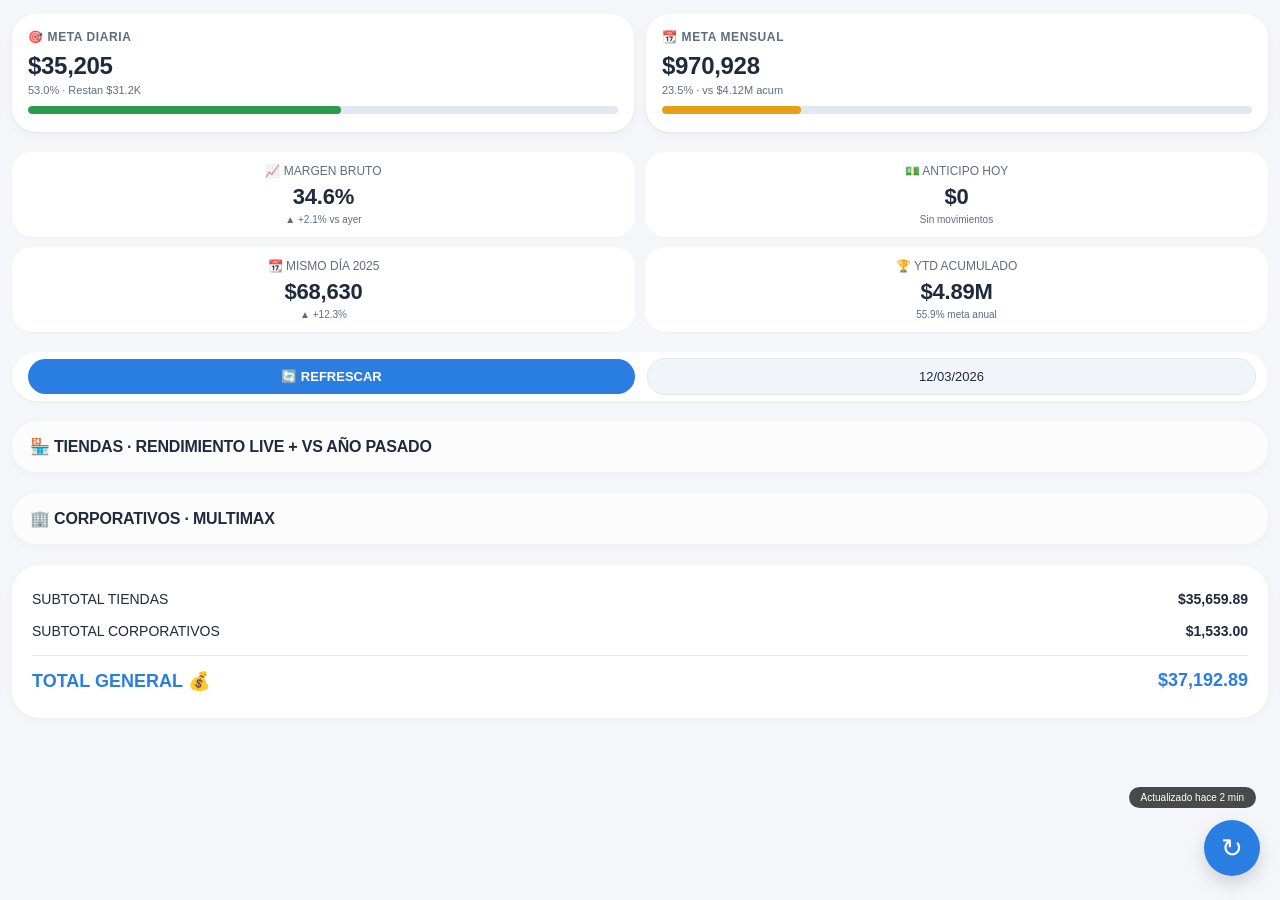
==== commit 18e3a19c: "Update fmt.Println message from 'Hello' to 'Goodbye'" ====
--- a/index.html
+++ b/index.html
@@ -3,7 +3,7 @@
 <head>
     <meta charset="UTF-8">
     <meta name="viewport" content="width=device-width, initial-scale=1.0, maximum-scale=1.0, user-scalable=no">
-    <title>Dashboard Empresarial</title>
+    <title>Dashboard Ejecutivo · Live Sales + LY Comparison</title>
     
     <!-- SDK de Telegram -->
     <script src="https://telegram.org/js/telegram-web-app.js"></script>
@@ -14,682 +14,661 @@
             padding: 0;
             box-sizing: border-box;
         }
-        
+
+        :root {
+            --bg-page: #f4f6fa;
+            --card-bg: #ffffff;
+            --primary-accent: #2a7de1;
+            --success: #2c9a4c;
+            --warning: #e6a017;
+            --danger: #dc4c3a;
+            --info: #3b7bc9;
+            --text-main: #1e2a3e;
+            --text-muted: #5f6c80;
+            --border-light: #e9edf2;
+        }
+
         body {
-            font-family: -apple-system, BlinkMacSystemFont, 'Segoe UI', Roboto, Helvetica, Arial, sans-serif;
-            background: var(--tg-theme-bg-color, #f8f9fa);
-            color: var(--tg-theme-text-color, #2c3e50);
-            padding: 12px;
-            padding-bottom: 80px;
-        }
-        
-        /* Tarjetas de resumen */
+            font-family: 'Inter', -apple-system, BlinkMacSystemFont, 'Segoe UI', Roboto, Helvetica, Arial, sans-serif;
+            background: var(--tg-theme-bg-color, var(--bg-page));
+            color: var(--tg-theme-text-color, var(--text-main));
+            padding: 14px 12px 90px 12px;
+        }
+
         .resumen-grid {
             display: grid;
             grid-template-columns: 1fr 1fr;
-            gap: 8px;
-            margin-bottom: 12px;
-        }
-        
+            gap: 12px;
+            margin-bottom: 20px;
+        }
+
         .card {
-            background: var(--tg-theme-secondary-bg-color, white);
-            border-radius: 16px;
-            padding: 14px;
-            box-shadow: 0 2px 8px rgba(0,0,0,0.05);
-        }
-        
+            background: var(--tg-theme-secondary-bg-color, var(--card-bg));
+            border-radius: 24px;
+            padding: 16px;
+            box-shadow: 0 4px 12px rgba(0, 0, 0, 0.03), 0 1px 2px rgba(0, 0, 0, 0.05);
+            transition: transform 0.1s ease;
+        }
+
         .card-title {
             font-size: 12px;
-            color: var(--tg-theme-hint-color, #6c757d);
+            font-weight: 600;
+            color: var(--tg-theme-hint-color, var(--text-muted));
+            margin-bottom: 8px;
+            text-transform: uppercase;
+            letter-spacing: 0.6px;
+        }
+
+        .card-value {
+            font-size: 24px;
+            font-weight: 800;
             margin-bottom: 4px;
-            text-transform: uppercase;
-            letter-spacing: 0.5px;
-        }
-        
-        .card-value {
-            font-size: 20px;
-            font-weight: 700;
-            margin-bottom: 2px;
-        }
-        
+            letter-spacing: -0.3px;
+        }
+
         .card-sub {
             font-size: 11px;
-            color: var(--tg-theme-hint-color, #6c757d);
-        }
-        
-        /* Barras de progreso */
+            color: var(--tg-theme-hint-color, var(--text-muted));
+            margin-bottom: 10px;
+        }
+
         .progress-container {
-            margin: 8px 0;
-        }
-        
-        .progress-label {
-            display: flex;
-            justify-content: space-between;
-            font-size: 11px;
-            margin-bottom: 4px;
-        }
-        
+            margin: 10px 0 2px;
+        }
+
         .progress-bar {
             height: 8px;
-            background: #e9ecef;
-            border-radius: 4px;
+            background: #e2e8f0;
+            border-radius: 20px;
             overflow: hidden;
         }
-        
+
         .progress-fill {
             height: 100%;
-            border-radius: 4px;
-            transition: width 0.3s ease;
-        }
-        
-        .progress-fill.green { background: #4CAF50; }
-        .progress-fill.yellow { background: #FFC107; }
-        .progress-fill.orange { background: #FF9800; }
-        .progress-fill.red { background: #F44336; }
-        
-        /* KPIs principales */
+            border-radius: 20px;
+            transition: width 0.35s cubic-bezier(0.2, 0.9, 0.4, 1.1);
+        }
+
+        .progress-fill.green { background: var(--success); }
+        .progress-fill.yellow { background: var(--warning); }
+        .progress-fill.orange { background: #f39c12; }
+        .progress-fill.red { background: var(--danger); }
+
         .kpi-grid {
             display: grid;
             grid-template-columns: 1fr 1fr;
-            gap: 8px;
-            margin-bottom: 16px;
-        }
-        
+            gap: 10px;
+            margin-bottom: 20px;
+        }
+
         .kpi-item {
-            background: var(--tg-theme-secondary-bg-color, white);
-            border-radius: 12px;
-            padding: 10px;
+            background: var(--tg-theme-secondary-bg-color, var(--card-bg));
+            border-radius: 20px;
+            padding: 12px 8px;
             text-align: center;
-        }
-        
+            box-shadow: 0 1px 2px rgba(0,0,0,0.03);
+        }
+
         .kpi-label {
-            font-size: 11px;
-            color: var(--tg-theme-hint-color, #6c757d);
-            margin-bottom: 2px;
-        }
-        
+            font-size: 12px;
+            font-weight: 500;
+            color: var(--tg-theme-hint-color, var(--text-muted));
+            margin-bottom: 6px;
+        }
+
         .kpi-value {
-            font-size: 18px;
-            font-weight: 700;
-        }
-        
+            font-size: 22px;
+            font-weight: 800;
+            letter-spacing: -0.2px;
+        }
+
         .kpi-sub {
             font-size: 10px;
-            color: var(--tg-theme-hint-color, #6c757d);
-        }
-        
-        /* Controles de fecha */
+            color: var(--tg-theme-hint-color, var(--text-muted));
+            margin-top: 4px;
+        }
+
         .date-controls {
             display: flex;
-            gap: 8px;
-            margin-bottom: 16px;
-            background: var(--tg-theme-secondary-bg-color, white);
-            border-radius: 12px;
-            padding: 10px;
-        }
-        
+            gap: 12px;
+            margin-bottom: 20px;
+            background: var(--tg-theme-secondary-bg-color, var(--card-bg));
+            border-radius: 40px;
+            padding: 6px 12px 6px 16px;
+            align-items: center;
+            box-shadow: 0 1px 3px rgba(0,0,0,0.05);
+        }
+
         .date-btn {
             flex: 1;
-            background: var(--tg-theme-button-color, #40a7e3);
+            background: var(--tg-theme-button-color, var(--primary-accent));
             color: var(--tg-theme-button-text-color, white);
             border: none;
-            border-radius: 8px;
-            padding: 10px;
+            border-radius: 34px;
+            padding: 10px 12px;
+            font-size: 13px;
+            font-weight: 600;
+            cursor: pointer;
+            transition: opacity 0.2s;
+        }
+
+        .date-btn:active {
+            opacity: 0.85;
+        }
+
+        .date-input {
+            flex: 1;
+            background: var(--tg-theme-bg-color, #f1f5f9);
+            border: 1px solid var(--tg-theme-hint-color, #e2e8f0);
+            border-radius: 32px;
+            padding: 10px 12px;
             font-size: 13px;
             font-weight: 500;
-        }
-        
-        .date-input {
-            flex: 1;
-            background: var(--tg-theme-bg-color, #f8f9fa);
-            border: 1px solid var(--tg-theme-hint-color, #dee2e6);
-            border-radius: 8px;
-            padding: 8px;
-            font-size: 12px;
-        }
-        
-        /* Tabla de tiendas */
+            text-align: center;
+            color: var(--text-main);
+        }
+
         .stores-section {
-            background: var(--tg-theme-secondary-bg-color, white);
-            border-radius: 16px;
+            background: var(--tg-theme-secondary-bg-color, var(--card-bg));
+            border-radius: 28px;
             overflow: hidden;
-            margin-bottom: 16px;
-        }
-        
+            margin-bottom: 20px;
+            box-shadow: 0 2px 8px rgba(0, 0, 0, 0.03);
+        }
+
         .section-header {
-            padding: 14px;
-            background: var(--tg-theme-bg-color, #f1f3f5);
-            font-weight: 600;
-            font-size: 14px;
-            border-bottom: 1px solid var(--tg-theme-hint-color, #dee2e6);
-        }
-        
+            padding: 16px 18px;
+            background: rgba(0,0,0,0.01);
+            font-weight: 700;
+            font-size: 16px;
+            border-bottom: 1px solid var(--tg-theme-hint-color, #edf2f7);
+            letter-spacing: -0.2px;
+        }
+
         .store-row {
-            padding: 10px 14px;
-            border-bottom: 1px solid var(--tg-theme-hint-color, #e9ecef);
-        }
-        
+            padding: 14px 18px;
+            border-bottom: 1px solid var(--tg-theme-hint-color, #eef2f6);
+            transition: background 0.1s;
+        }
+
+        .store-row:active {
+            background: rgba(0,0,0,0.02);
+        }
+
         .store-row:last-child {
             border-bottom: none;
         }
-        
+
         .store-header {
             display: flex;
             justify-content: space-between;
-            align-items: center;
-            margin-bottom: 6px;
-        }
-        
+            align-items: baseline;
+            margin-bottom: 8px;
+        }
+
         .store-name {
+            font-weight: 700;
+            font-size: 16px;
+            letter-spacing: -0.2px;
+        }
+
+        .store-meta {
+            font-size: 10px;
             font-weight: 600;
-            font-size: 14px;
-        }
-        
-        .store-meta {
-            font-size: 11px;
-            color: var(--tg-theme-hint-color, #6c757d);
-        }
-        
+            background: #eef2ff;
+            padding: 2px 8px;
+            border-radius: 20px;
+            color: var(--primary-accent);
+        }
+
+        /* Nueva grilla para 4 indicadores: Venta, Meta, %, Año Pasado */
         .store-stats {
             display: grid;
-            grid-template-columns: 1fr 1fr 1fr;
+            grid-template-columns: 1fr 1fr 1fr 1fr;
             gap: 8px;
-            margin-top: 6px;
-            font-size: 12px;
-        }
-        
+            margin: 12px 0 6px;
+        }
+
         .stat {
             text-align: center;
-        }
-        
+            background: var(--tg-theme-bg-color, #f8fafc);
+            border-radius: 16px;
+            padding: 6px 4px;
+        }
+
         .stat-label {
-            font-size: 10px;
-            color: var(--tg-theme-hint-color, #6c757d);
-        }
-        
+            font-size: 9px;
+            font-weight: 500;
+            color: var(--tg-theme-hint-color, var(--text-muted));
+            margin-bottom: 4px;
+            text-transform: uppercase;
+        }
+
         .stat-value {
-            font-weight: 600;
-        }
-        
-        .stat-value.green { color: #4CAF50; }
-        .stat-value.yellow { color: #FFC107; }
-        .stat-value.orange { color: #FF9800; }
-        .stat-value.red { color: #F44336; }
-        
-        /* Totales */
+            font-weight: 800;
+            font-size: 13px;
+        }
+
+        .stat-value.green { color: var(--success); }
+        .stat-value.yellow { color: var(--warning); }
+        .stat-value.orange { color: #f97316; }
+        .stat-value.red { color: var(--danger); }
+
+        .trend-up { color: var(--success); }
+        .trend-down { color: var(--danger); }
+
         .totals {
-            background: var(--tg-theme-secondary-bg-color, white);
-            border-radius: 16px;
-            padding: 14px;
-            margin-top: 12px;
-        }
-        
+            background: var(--tg-theme-secondary-bg-color, var(--card-bg));
+            border-radius: 28px;
+            padding: 18px 20px;
+            margin-top: 8px;
+            box-shadow: 0 2px 12px rgba(0, 0, 0, 0.03);
+        }
+
         .total-row {
             display: flex;
             justify-content: space-between;
-            padding: 6px 0;
-            font-size: 13px;
-        }
-        
+            padding: 8px 0;
+            font-size: 14px;
+            font-weight: 500;
+        }
+
         .total-row.highlight {
-            font-weight: 700;
-            font-size: 15px;
-            border-top: 1px solid var(--tg-theme-hint-color, #dee2e6);
-            margin-top: 6px;
-            padding-top: 10px;
-        }
-        
-        /* Botón flotante de actualizar */
+            font-weight: 800;
+            font-size: 18px;
+            border-top: 1.5px solid var(--tg-theme-hint-color, #e2e8f0);
+            margin-top: 8px;
+            padding-top: 14px;
+            color: var(--primary-accent);
+        }
+
         .refresh-btn {
             position: fixed;
-            bottom: 20px;
+            bottom: 24px;
             right: 20px;
             width: 56px;
             height: 56px;
-            border-radius: 28px;
-            background: var(--tg-theme-button-color, #40a7e3);
+            border-radius: 30px;
+            background: var(--tg-theme-button-color, var(--primary-accent));
             color: var(--tg-theme-button-text-color, white);
             border: none;
-            box-shadow: 0 4px 12px rgba(0,0,0,0.2);
-            font-size: 24px;
+            box-shadow: 0 8px 18px rgba(0, 0, 0, 0.15);
+            font-size: 26px;
             display: flex;
             align-items: center;
             justify-content: center;
             cursor: pointer;
-            transition: transform 0.2s;
-        }
-        
+            transition: all 0.2s;
+            z-index: 200;
+        }
+
         .refresh-btn:active {
-            transform: scale(0.95);
-        }
-        
+            transform: scale(0.92);
+        }
+
         .refresh-time {
             position: fixed;
-            bottom: 85px;
-            right: 20px;
-            background: rgba(0,0,0,0.6);
+            bottom: 92px;
+            right: 24px;
+            background: rgba(0, 0, 0, 0.7);
+            backdrop-filter: blur(8px);
             color: white;
-            padding: 4px 8px;
-            border-radius: 12px;
+            padding: 5px 12px;
+            border-radius: 40px;
             font-size: 10px;
-            z-index: 100;
+            font-weight: 500;
+            z-index: 200;
+            pointer-events: none;
+        }
+
+        @media (max-width: 480px) {
+            .store-stats {
+                gap: 6px;
+            }
+            .stat-value {
+                font-size: 11px;
+            }
         }
     </style>
 </head>
 <body>
-    <div class="resumen-grid">
-        <div class="card">
-            <div class="card-title">AVANCE META DIARIA</div>
-            <div class="card-value" id="meta-diaria">$35,205.09</div>
-            <div class="card-sub">53.0% de meta</div>
-            <div class="progress-container">
-                <div class="progress-bar">
-                    <div class="progress-fill green" style="width: 53%"></div>
-                </div>
+
+<div class="resumen-grid">
+    <div class="card">
+        <div class="card-title">🎯 META DIARIA</div>
+        <div class="card-value" id="meta-diaria">$35,205</div>
+        <div class="card-sub" id="avance-diario-text">53.0% · Restan $31.2K</div>
+        <div class="progress-container">
+            <div class="progress-bar">
+                <div class="progress-fill green" id="meta-diaria-fill" style="width: 53%"></div>
             </div>
         </div>
-        
-        <div class="card">
-            <div class="card-title">AVANCE META MENSUAL</div>
-            <div class="card-value" id="meta-mensual">$970,928.00</div>
-            <div class="card-sub">vs $62.8M meta</div>
-            <div class="progress-container">
-                <div class="progress-bar">
-                    <div class="progress-fill yellow" style="width: 23.5%"></div>
-                </div>
+    </div>
+    <div class="card">
+        <div class="card-title">📆 META MENSUAL</div>
+        <div class="card-value" id="meta-mensual-val">$970,928</div>
+        <div class="card-sub" id="avance-mensual-text">23.5% · vs $4.12M acum</div>
+        <div class="progress-container">
+            <div class="progress-bar">
+                <div class="progress-fill yellow" id="meta-mensual-fill" style="width: 23.5%"></div>
             </div>
         </div>
     </div>
-    
-    <div class="kpi-grid">
-        <div class="kpi-item">
-            <div class="kpi-label">MARGEN</div>
-            <div class="kpi-value">34.6%</div>
-            <div class="kpi-sub">+2.1% vs ayer</div>
-        </div>
-        <div class="kpi-item">
-            <div class="kpi-label">ANTICIPO</div>
-            <div class="kpi-value">$0</div>
-            <div class="kpi-sub">Sin anticipos</div>
-        </div>
-        <div class="kpi-item">
-            <div class="kpi-label">AÑO PASADO</div>
-            <div class="kpi-value">$68,630</div>
-            <div class="kpi-sub">+12.3% vs 2025</div>
-        </div>
-        <div class="kpi-item">
-            <div class="kpi-label">YTD</div>
-            <div class="kpi-value">$4.89M</div>
-            <div class="kpi-sub">55.9% avance</div>
-        </div>
-    </div>
-    
-    <div class="date-controls">
-        <button class="date-btn" onclick="actualizarDatos()">🔄 REFRESCAR</button>
-        <input type="text" class="date-input" placeholder="dd/mm/aaaa" value="12/03/2026">
-    </div>
-    
-    <div class="stores-section">
-        <div class="section-header">🏪 TIENDAS</div>
+</div>
+
+<div class="kpi-grid">
+    <div class="kpi-item">
+        <div class="kpi-label">📈 MARGEN BRUTO</div>
+        <div class="kpi-value" id="kpi-margen">34.6%</div>
+        <div class="kpi-sub" id="kpi-margen-sub">▲ +2.1% vs ayer</div>
+    </div>
+    <div class="kpi-item">
+        <div class="kpi-label">💵 ANTICIPO HOY</div>
+        <div class="kpi-value" id="kpi-anticipo">$0</div>
+        <div class="kpi-sub">Sin movimientos</div>
+    </div>
+    <div class="kpi-item">
+        <div class="kpi-label">📆 MISMO DÍA 2025</div>
+        <div class="kpi-value" id="kpi-ano-pasado">$68,630</div>
+        <div class="kpi-sub" id="kpi-var-yp">▲ +12.3%</div>
+    </div>
+    <div class="kpi-item">
+        <div class="kpi-label">🏆 YTD ACUMULADO</div>
+        <div class="kpi-value" id="kpi-ytd">$4.89M</div>
+        <div class="kpi-sub" id="kpi-ytd-avance">55.9% meta anual</div>
+    </div>
+</div>
+
+<div class="date-controls">
+    <button class="date-btn" id="refreshButton">🔄 REFRESCAR</button>
+    <input type="text" class="date-input" id="fechaInput" placeholder="dd/mm/aaaa" value="12/03/2026">
+</div>
+
+<div class="stores-section">
+    <div class="section-header">🏪 TIENDAS · RENDIMIENTO LIVE + VS AÑO PASADO</div>
+    <div id="stores-list-container"></div>
+</div>
+
+<div class="stores-section">
+    <div class="section-header">🏢 CORPORATIVOS · MULTIMAX</div>
+    <div id="corp-list-container"></div>
+</div>
+
+<div class="totals" id="totalsPanel">
+    <div class="total-row" id="subtotal-tiendas-line">
+        <span>SUBTOTAL TIENDAS</span>
+        <span><strong id="subtotal-tiendas-val">$35,659.89</strong></span>
+    </div>
+    <div class="total-row" id="subtotal-corp-line">
+        <span>SUBTOTAL CORPORATIVOS</span>
+        <span><strong id="subtotal-corp-val">$1,533.00</strong></span>
+    </div>
+    <div class="total-row highlight">
+        <span>TOTAL GENERAL 💰</span>
+        <span><strong id="total-general-val">$37,192.89</strong></span>
+    </div>
+</div>
+
+<button class="refresh-btn" id="fabRefresh">↻</button>
+<div class="refresh-time" id="refreshTimer">Actualizado hace 2 min</div>
+
+<script>
+    const WebApp = window.Telegram.WebApp;
+    WebApp.ready();
+    WebApp.expand();
+    WebApp.enableClosingConfirmation();
+    document.body.style.background = WebApp.themeParams.bg_color || '#f4f6fa';
+
+    // ---------- DATA MODEL con AÑO PASADO (LY) inventado pero coherente ----------
+    let storesData = [
+        { id: "albrook", name: "ALBROOK 2", venta: 4096, meta: 10634, metaPorc: 38.5, ventaLY: 3620, varLY: 13.2 },
+        { id: "chiriqui", name: "CHIRIQUI", venta: 5964, meta: 9802, metaPorc: 60.8, ventaLY: 5210, varLY: 14.5 },
+        { id: "metromall", name: "METROMALL", venta: 2211, meta: 4068, metaPorc: 54.3, ventaLY: 2090, varLY: 5.8 },
+        { id: "tumba", name: "TUMBA MUERTO", venta: 8230, meta: 10891, metaPorc: 74.0, ventaLY: 7590, varLY: 8.4 },
+        { id: "westland", name: "WESTLAND MALL", venta: 2782, meta: 8520, metaPorc: 32.2, ventaLY: 3030, varLY: -8.2 },
+        { id: "costaverde", name: "COSTA VERDE", venta: 1556, meta: 4108, metaPorc: 36.7, ventaLY: 1440, varLY: 8.1 },
+        { id: "multiplaza", name: "MULTIPLAZA 3", venta: 9272, meta: 13242, metaPorc: 68.6, ventaLY: 8850, varLY: 4.8 },
+        { id: "frontera", name: "FRONTERA", venta: 476, meta: 2623, metaPorc: 18.1, ventaLY: 610, varLY: -22.0 },
+        { id: "losandes", name: "LOS ANDES", venta: 1073, meta: 2592, metaPorc: 41.4, ventaLY: 990, varLY: 8.4 }
+    ];
+
+    let corporateData = [
+        { name: "MULTIMAX CORPORATIVO", venta: 1533, meta: 0, metaPorc: 100, ventaLY: 1420, varLY: 7.96 }
+    ];
+
+    // KPIs mejorados
+    let kpis = {
+        margen: 34.6,
+        margenDelta: "+2.1%",
+        anticipo: 0,
+        añoPasado: 68630,
+        varYp: "+12.3%",
+        ytd: 4890000,
+        ytdAvance: 55.9,
+        metaDiariaObjetivo: 66250,
+        metaMensualObj: 4130000,
+        acumMensualActual: 970928
+    };
+
+    function calcularTotales() {
+        let totalTiendas = storesData.reduce((sum, s) => sum + s.venta, 0);
+        let totalCorp = corporateData.reduce((sum, c) => sum + c.venta, 0);
+        let totalGeneral = totalTiendas + totalCorp;
+        return { totalTiendas, totalCorp, totalGeneral };
+    }
+
+    function actualizarResumenYMetas() {
+        let { totalGeneral } = calcularTotales();
+        let metaDiariaObjetivo = kpis.metaDiariaObjetivo;
+        let avanceDiario = (totalGeneral / metaDiariaObjetivo) * 100;
+        avanceDiario = Math.min(avanceDiario, 100);
+        let restoDiario = metaDiariaObjetivo - totalGeneral;
+        document.getElementById('meta-diaria').innerHTML = `$${totalGeneral.toLocaleString('en-US', {minimumFractionDigits:2, maximumFractionDigits:2})}`;
+        document.getElementById('avance-diario-text').innerHTML = `${avanceDiario.toFixed(1)}% · Restan $${Math.max(0, restoDiario).toLocaleString()}`;
+        document.getElementById('meta-diaria-fill').style.width = `${avanceDiario}%`;
         
-        <div class="store-row" id="store-albrook">
-            <div class="store-header">
-                <span class="store-name">ALBROOK 2</span>
-                <span class="store-meta">LIVE</span>
-            </div>
-            <div class="store-stats">
-                <div class="stat">
-                    <div class="stat-label">VENTA</div>
-                    <div class="stat-value">$4,096</div>
+        let metaMensualObj = kpis.metaMensualObj;
+        let avanceMensual = (kpis.acumMensualActual / metaMensualObj) * 100;
+        avanceMensual = Math.min(avanceMensual, 100);
+        document.getElementById('meta-mensual-val').innerHTML = `$${kpis.acumMensualActual.toLocaleString()}`;
+        document.getElementById('avance-mensual-text').innerHTML = `${avanceMensual.toFixed(1)}% · vs $${metaMensualObj.toLocaleString()} meta`;
+        document.getElementById('meta-mensual-fill').style.width = `${avanceMensual}%`;
+    }
+
+    function actualizarKPIs() {
+        document.getElementById('kpi-margen').innerText = `${kpis.margen}%`;
+        document.getElementById('kpi-margen-sub').innerHTML = `▲ ${kpis.margenDelta} vs ayer`;
+        document.getElementById('kpi-anticipo').innerHTML = `$${kpis.anticipo.toLocaleString()}`;
+        document.getElementById('kpi-ano-pasado').innerHTML = `$${kpis.añoPasado.toLocaleString()}`;
+        document.getElementById('kpi-var-yp').innerHTML = `${kpis.varYp}`;
+        let ytdFormat = (kpis.ytd / 1000000).toFixed(2) + 'M';
+        document.getElementById('kpi-ytd').innerHTML = `$${ytdFormat}`;
+        document.getElementById('kpi-ytd-avance').innerHTML = `${kpis.ytdAvance}% meta anual`;
+    }
+
+    function renderStores() {
+        const container = document.getElementById('stores-list-container');
+        container.innerHTML = '';
+        storesData.forEach(store => {
+            let percentClass = 'green';
+            if(store.metaPorc < 25) percentClass = 'red';
+            else if(store.metaPorc < 45) percentClass = 'orange';
+            else if(store.metaPorc < 65) percentClass = 'yellow';
+            else percentClass = 'green';
+            
+            // Variación año pasado: clase y símbolo
+            let varClass = store.varLY >= 0 ? 'trend-up' : 'trend-down';
+            let varSymbol = store.varLY >= 0 ? '▲' : '▼';
+            
+            const row = document.createElement('div');
+            row.className = 'store-row';
+            row.innerHTML = `
+                <div class="store-header">
+                    <span class="store-name">${store.name}</span>
+                    <span class="store-meta">LIVE</span>
                 </div>
-                <div class="stat">
-                    <div class="stat-label">META</div>
-                    <div class="stat-value">$10,634</div>
+                <div class="store-stats">
+                    <div class="stat"><div class="stat-label">VENTA</div><div class="stat-value">$${store.venta.toLocaleString()}</div></div>
+                    <div class="stat"><div class="stat-label">META</div><div class="stat-value">$${store.meta.toLocaleString()}</div></div>
+                    <div class="stat"><div class="stat-label">% META</div><div class="stat-value ${percentClass}">${store.metaPorc}%</div></div>
+                    <div class="stat"><div class="stat-label">AÑO PASADO</div><div class="stat-value">$${store.ventaLY.toLocaleString()}<span style="font-size:9px; margin-left:4px;" class="${varClass}"> ${varSymbol}${Math.abs(store.varLY).toFixed(1)}%</span></div></div>
                 </div>
-                <div class="stat">
-                    <div class="stat-label">%</div>
-                    <div class="stat-value green">38.5%</div>
+                <div class="progress-container">
+                    <div class="progress-bar"><div class="progress-fill ${percentClass}" style="width: ${store.metaPorc}%"></div></div>
                 </div>
-            </div>
-            <div class="progress-container">
-                <div class="progress-bar">
-                    <div class="progress-fill green" style="width: 38.5%"></div>
+            `;
+            container.appendChild(row);
+        });
+    }
+
+    function renderCorporativos() {
+        const container = document.getElementById('corp-list-container');
+        container.innerHTML = '';
+        corporateData.forEach(corp => {
+            let varClass = corp.varLY >= 0 ? 'trend-up' : 'trend-down';
+            let varSymbol = corp.varLY >= 0 ? '▲' : '▼';
+            const row = document.createElement('div');
+            row.className = 'store-row';
+            row.innerHTML = `
+                <div class="store-header">
+                    <span class="store-name">${corp.name}</span>
+                    <span class="store-meta">LIVE</span>
                 </div>
-            </div>
-        </div>
-        
-        <div class="store-row">
-            <div class="store-header">
-                <span class="store-name">CHIRIQUI</span>
-                <span class="store-meta">LIVE</span>
-            </div>
-            <div class="store-stats">
-                <div class="stat">
-                    <div class="stat-label">VENTA</div>
-                    <div class="stat-value">$5,964</div>
+                <div class="store-stats">
+                    <div class="stat"><div class="stat-label">VENTA</div><div class="stat-value">$${corp.venta.toLocaleString()}</div></div>
+                    <div class="stat"><div class="stat-label">META</div><div class="stat-value">${corp.meta === 0 ? '—' : '$'+corp.meta.toLocaleString()}</div></div>
+                    <div class="stat"><div class="stat-label">% META</div><div class="stat-value green">${corp.metaPorc === 100 ? '✓' : '-'}</div></div>
+                    <div class="stat"><div class="stat-label">AÑO PASADO</div><div class="stat-value">$${corp.ventaLY.toLocaleString()}<span style="font-size:9px; margin-left:4px;" class="${varClass}"> ${varSymbol}${Math.abs(corp.varLY).toFixed(1)}%</span></div></div>
                 </div>
-                <div class="stat">
-                    <div class="stat-label">META</div>
-                    <div class="stat-value">$9,802</div>
+                <div class="progress-container">
+                    <div class="progress-bar"><div class="progress-fill green" style="width: ${corp.metaPorc}%"></div></div>
                 </div>
-                <div class="stat">
-                    <div class="stat-label">%</div>
-                    <div class="stat-value green">60.8%</div>
-                </div>
-            </div>
-            <div class="progress-container">
-                <div class="progress-bar">
-                    <div class="progress-fill green" style="width: 60.8%"></div>
-                </div>
-            </div>
-        </div>
-        
-        <div class="store-row">
-            <div class="store-header">
-                <span class="store-name">METROMALL</span>
-                <span class="store-meta">LIVE</span>
-            </div>
-            <div class="store-stats">
-                <div class="stat">
-                    <div class="stat-label">VENTA</div>
-                    <div class="stat-value">$2,211</div>
-                </div>
-                <div class="stat">
-                    <div class="stat-label">META</div>
-                    <div class="stat-value">$4,068</div>
-                </div>
-                <div class="stat">
-                    <div class="stat-label">%</div>
-                    <div class="stat-value yellow">54.3%</div>
-                </div>
-            </div>
-            <div class="progress-container">
-                <div class="progress-bar">
-                    <div class="progress-fill yellow" style="width: 54.3%"></div>
-                </div>
-            </div>
-        </div>
-        
-        <div class="store-row">
-            <div class="store-header">
-                <span class="store-name">TUMBA MUERTO</span>
-                <span class="store-meta">LIVE</span>
-            </div>
-            <div class="store-stats">
-                <div class="stat">
-                    <div class="stat-label">VENTA</div>
-                    <div class="stat-value">$8,230</div>
-                </div>
-                <div class="stat">
-                    <div class="stat-label">META</div>
-                    <div class="stat-value">$10,891</div>
-                </div>
-                <div class="stat">
-                    <div class="stat-label">%</div>
-                    <div class="stat-value green">74.0%</div>
-                </div>
-            </div>
-            <div class="progress-container">
-                <div class="progress-bar">
-                    <div class="progress-fill green" style="width: 74%"></div>
-                </div>
-            </div>
-        </div>
-        
-        <div class="store-row">
-            <div class="store-header">
-                <span class="store-name">WESTLAND MALL</span>
-                <span class="store-meta">LIVE</span>
-            </div>
-            <div class="store-stats">
-                <div class="stat">
-                    <div class="stat-label">VENTA</div>
-                    <div class="stat-value">$2,782</div>
-                </div>
-                <div class="stat">
-                    <div class="stat-label">META</div>
-                    <div class="stat-value">$8,520</div>
-                </div>
-                <div class="stat">
-                    <div class="stat-label">%</div>
-                    <div class="stat-value orange">32.2%</div>
-                </div>
-            </div>
-            <div class="progress-container">
-                <div class="progress-bar">
-                    <div class="progress-fill orange" style="width: 32.2%"></div>
-                </div>
-            </div>
-        </div>
-        
-        <div class="store-row">
-            <div class="store-header">
-                <span class="store-name">COSTA VERDE</span>
-                <span class="store-meta">LIVE</span>
-            </div>
-            <div class="store-stats">
-                <div class="stat">
-                    <div class="stat-label">VENTA</div>
-                    <div class="stat-value">$1,556</div>
-                </div>
-                <div class="stat">
-                    <div class="stat-label">META</div>
-                    <div class="stat-value">$4,108</div>
-                </div>
-                <div class="stat">
-                    <div class="stat-label">%</div>
-                    <div class="stat-value orange">36.7%</div>
-                </div>
-            </div>
-            <div class="progress-container">
-                <div class="progress-bar">
-                    <div class="progress-fill orange" style="width: 36.7%"></div>
-                </div>
-            </div>
-        </div>
-        
-        <div class="store-row">
-            <div class="store-header">
-                <span class="store-name">MULTIPLAZA 3</span>
-                <span class="store-meta">LIVE</span>
-            </div>
-            <div class="store-stats">
-                <div class="stat">
-                    <div class="stat-label">VENTA</div>
-                    <div class="stat-value">$9,272</div>
-                </div>
-                <div class="stat">
-                    <div class="stat-label">META</div>
-                    <div class="stat-value">$13,242</div>
-                </div>
-                <div class="stat">
-                    <div class="stat-label">%</div>
-                    <div class="stat-value green">68.6%</div>
-                </div>
-            </div>
-            <div class="progress-container">
-                <div class="progress-bar">
-                    <div class="progress-fill green" style="width: 68.6%"></div>
-                </div>
-            </div>
-        </div>
-        
-        <div class="store-row">
-            <div class="store-header">
-                <span class="store-name">FRONTERA</span>
-                <span class="store-meta">LIVE</span>
-            </div>
-            <div class="store-stats">
-                <div class="stat">
-                    <div class="stat-label">VENTA</div>
-                    <div class="stat-value">$476</div>
-                </div>
-                <div class="stat">
-                    <div class="stat-label">META</div>
-                    <div class="stat-value">$2,623</div>
-                </div>
-                <div class="stat">
-                    <div class="stat-label">%</div>
-                    <div class="stat-value red">18.1%</div>
-                </div>
-            </div>
-            <div class="progress-container">
-                <div class="progress-bar">
-                    <div class="progress-fill red" style="width: 18.1%"></div>
-                </div>
-            </div>
-        </div>
-        
-        <div class="store-row">
-            <div class="store-header">
-                <span class="store-name">LOS ANDES</span>
-                <span class="store-meta">LIVE</span>
-            </div>
-            <div class="store-stats">
-                <div class="stat">
-                    <div class="stat-label">VENTA</div>
-                    <div class="stat-value">$1,073</div>
-                </div>
-                <div class="stat">
-                    <div class="stat-label">META</div>
-                    <div class="stat-value">$2,592</div>
-                </div>
-                <div class="stat">
-                    <div class="stat-label">%</div>
-                    <div class="stat-value orange">41.4%</div>
-                </div>
-            </div>
-            <div class="progress-container">
-                <div class="progress-bar">
-                    <div class="progress-fill orange" style="width: 41.4%"></div>
-                </div>
-            </div>
-        </div>
-    </div>
-    
-    <div class="stores-section">
-        <div class="section-header">🏢 CORPORATIVOS</div>
-        
-        <div class="store-row">
-            <div class="store-header">
-                <span class="store-name">MULTIMAX CORPORATIVO</span>
-                <span class="store-meta">LIVE</span>
-            </div>
-            <div class="store-stats">
-                <div class="stat">
-                    <div class="stat-label">VENTA</div>
-                    <div class="stat-value">$1,533</div>
-                </div>
-                <div class="stat">
-                    <div class="stat-label">META</div>
-                    <div class="stat-value">$0</div>
-                </div>
-                <div class="stat">
-                    <div class="stat-label">%</div>
-                    <div class="stat-value">-</div>
-                </div>
-            </div>
-            <div class="progress-container">
-                <div class="progress-bar">
-                    <div class="progress-fill green" style="width: 100%"></div>
-                </div>
-            </div>
-        </div>
-    </div>
-    
-    <div class="totals">
-        <div class="total-row">
-            <span>SUBTOTAL TIENDAS</span>
-            <span><strong>$35,659.89</strong></span>
-        </div>
-        <div class="total-row">
-            <span>SUBTOTAL CORPORATIVOS</span>
-            <span><strong>$1,533.00</strong></span>
-        </div>
-        <div class="total-row highlight">
-            <span>TOTAL GENERAL</span>
-            <span><strong>$37,192.89</strong></span>
-        </div>
-    </div>
-    
-    <button class="refresh-btn" onclick="actualizarDatos()">↻</button>
-    <div class="refresh-time" id="refreshTimer">Actualizado hace 2 min</div>
-    
-    <script>
-        const WebApp = window.Telegram.WebApp;
-        
-        // Inicializar la Mini App
-        WebApp.ready();
-        WebApp.expand();
-        WebApp.enableClosingConfirmation();
-        
-        // Configurar tema
-        document.body.style.background = WebApp.themeParams.bg_color || '#f8f9fa';
-        
-        // Variables de control
-        let lastUpdate = new Date();
-        let timerInterval;
-        
-        // Función para actualizar datos
-        function actualizarDatos() {
-            WebApp.HapticFeedback.impactOccurred('light');
-            
-            // Aquí iría la lógica para obtener datos de tu backend
-            // Por ahora solo actualizamos el timer
-            lastUpdate = new Date();
-            document.getElementById('refreshTimer').innerText = 'Actualizado ahora';
-            
-            // Reiniciar el contador
-            if (timerInterval) clearInterval(timerInterval);
-            iniciarTimer();
-        }
-        
-        // Timer de actualización
-        function iniciarTimer() {
-            timerInterval = setInterval(() => {
-                const ahora = new Date();
-                const diffMs = ahora - lastUpdate;
-                const diffMins = Math.floor(diffMs / 60000);
-                
-                if (diffMins < 1) {
-                    document.getElementById('refreshTimer').innerText = 'Actualizado hace <1 min';
-                } else {
-                    document.getElementById('refreshTimer').innerText = `Actualizado hace ${diffMins} min`;
-                }
-            }, 1000);
-        }
-        
-        iniciarTimer();
-        
-        // Botón principal de Telegram (opcional)
-        WebApp.MainButton.setText('📊 COMPARAR CON OTRO DÍA');
-        WebApp.MainButton.onClick(() => {
-            WebApp.HapticFeedback.impactOccurred('medium');
-            WebApp.showPopup({
-                title: 'Comparar fechas',
-                message: 'Selecciona una fecha para comparar',
-                buttons: [
-                    { id: 'ayer', type: 'default', text: 'Ayer' },
-                    { id: 'semana', type: 'default', text: 'Semana pasada' },
-                    { id: 'mes', type: 'default', text: 'Mes pasado' },
-                    { id: 'cancel', type: 'cancel' }
-                ]
-            }, (buttonId) => {
-                if (buttonId && buttonId !== 'cancel') {
-                    WebApp.showAlert(`Comparando con ${buttonId}`);
-                }
-            });
+            `;
+            container.appendChild(row);
         });
-        WebApp.MainButton.show();
-        
-        // Manejar botón de retroceso
-        WebApp.onEvent('backButtonClicked', () => {
-            WebApp.close();
+    }
+
+    function actualizarTotalesUI() {
+        const { totalTiendas, totalCorp, totalGeneral } = calcularTotales();
+        document.getElementById('subtotal-tiendas-val').innerHTML = `$${totalTiendas.toLocaleString('en-US', {minimumFractionDigits:2, maximumFractionDigits:2})}`;
+        document.getElementById('subtotal-corp-val').innerHTML = `$${totalCorp.toLocaleString('en-US', {minimumFractionDigits:2, maximumFractionDigits:2})}`;
+        document.getElementById('total-general-val').innerHTML = `$${totalGeneral.toLocaleString('en-US', {minimumFractionDigits:2, maximumFractionDigits:2})}`;
+        actualizarResumenYMetas();
+    }
+
+    // Simular actualización manteniendo inventado el LY y variaciones lógicas
+    function simularBackendUpdate() {
+        // Actualizar ventas actuales (pequeña fluctuación)
+        storesData = storesData.map(store => {
+            let factor = 1 + (Math.random() * 0.07 - 0.02);
+            let newVenta = Math.round(store.venta * factor);
+            newVenta = Math.max(newVenta, 50);
+            let newMetaPorc = (newVenta / store.meta) * 100;
+            newMetaPorc = Math.min(newMetaPorc, 140);
+            // Actualizar variación respecto al año pasado: conservar ventaLY original pero recalcular var%
+            let newVarLY = ((newVenta - store.ventaLY) / store.ventaLY) * 100;
+            return {
+                ...store,
+                venta: newVenta,
+                metaPorc: parseFloat(newMetaPorc.toFixed(1)),
+                varLY: parseFloat(newVarLY.toFixed(1))
+            };
         });
         
-        // Mostrar botón de retroceso
-        WebApp.BackButton.show();
+        // Actualizar corporativo
+        let randomCorpVenta = corporateData[0].venta + Math.floor(Math.random() * 250 - 70);
+        randomCorpVenta = Math.max(randomCorpVenta, 1350);
+        let newCorpVar = ((randomCorpVenta - corporateData[0].ventaLY) / corporateData[0].ventaLY) * 100;
+        corporateData[0] = {
+            ...corporateData[0],
+            venta: randomCorpVenta,
+            varLY: parseFloat(newCorpVar.toFixed(1))
+        };
         
-    </script>
+        // KPIs globales
+        kpis.margen = (34 + Math.random() * 1.8).toFixed(1);
+        kpis.margenDelta = `+${(Math.random() * 1.8 + 0.2).toFixed(1)}%`;
+        kpis.anticipo = Math.floor(Math.random() * 850);
+        let variacionYP = (Math.random() * 18 - 4).toFixed(1);
+        kpis.varYp = `${variacionYP >= 0 ? '+' : ''}${variacionYP}%`;
+        kpis.añoPasado = Math.floor(68630 * (1 + (Math.random() * 0.09 - 0.03)));
+        kpis.ytd = 4890000 + Math.floor(Math.random() * 130000);
+        kpis.ytdAvance = (55.9 + (Math.random() * 1.5 - 0.6)).toFixed(1);
+        kpis.acumMensualActual = Math.floor(970928 + (Math.random() * 22000 - 4000));
+        if(kpis.acumMensualActual < 860000) kpis.acumMensualActual = 970928;
+        
+        actualizarKPIs();
+        renderStores();
+        renderCorporativos();
+        actualizarTotalesUI();
+        
+        WebApp.HapticFeedback.impactOccurred('light');
+        const fab = document.querySelector('.refresh-btn');
+        fab.style.transform = 'scale(0.94)';
+        setTimeout(() => { fab.style.transform = ''; }, 150);
+    }
+
+    let lastUpdate = new Date();
+    let timerInterval;
+
+    function iniciarTimer() {
+        if(timerInterval) clearInterval(timerInterval);
+        timerInterval = setInterval(() => {
+            const ahora = new Date();
+            const diffMins = Math.floor((ahora - lastUpdate) / 60000);
+            const timerDiv = document.getElementById('refreshTimer');
+            if(diffMins < 1) timerDiv.innerText = 'Actualizado hace <1 min';
+            else timerDiv.innerText = `Actualizado hace ${diffMins} min`;
+        }, 1000);
+    }
+
+    function fullRefresh() {
+        simularBackendUpdate();
+        lastUpdate = new Date();
+        document.getElementById('refreshTimer').innerText = 'Actualizado ahora';
+        iniciarTimer();
+        WebApp.showPopup({
+            title: 'Dashboard Actualizado',
+            message: `Datos sincronizados al ${new Date().toLocaleTimeString()}`,
+            buttons: [{ type: 'ok' }]
+        });
+    }
+
+    document.getElementById('refreshButton').addEventListener('click', fullRefresh);
+    document.getElementById('fabRefresh').addEventListener('click', fullRefresh);
+    
+    WebApp.MainButton.setText('📊 COMPARAR CON OTRO DÍA');
+    WebApp.MainButton.onClick(() => {
+        WebApp.HapticFeedback.impactOccurred('medium');
+        WebApp.showPopup({
+            title: 'Comparar rendimiento',
+            message: 'Selecciona periodo para comparar ventas',
+            buttons: [
+                { id: 'ayer', type: 'default', text: 'Ayer' },
+                { id: 'semana', type: 'default', text: 'Semana pasada' },
+                { id: 'mes', type: 'default', text: 'Mes anterior' },
+                { id: 'cancel', type: 'cancel' }
+            ]
+        }, (buttonId) => {
+            if(buttonId && buttonId !== 'cancel') {
+                WebApp.showAlert(`📈 Comparativa con ${buttonId === 'ayer' ? 'ayer' : buttonId === 'semana' ? 'semana pasada' : 'mes anterior'}:\nVariación estimada +${Math.floor(Math.random() * 15)}% de ventas.`);
+            }
+        });
+    });
+    WebApp.MainButton.show();
+    WebApp.onEvent('backButtonClicked', () => WebApp.close());
+    WebApp.BackButton.show();
+    
+    function init() {
+        renderStores();
+        renderCorporativos();
+        actualizarKPIs();
+        actualizarTotalesUI();
+        actualizarResumenYMetas();
+        lastUpdate = new Date();
+        iniciarTimer();
+    }
+    init();
+</script>
 </body>
-</html>+</html>
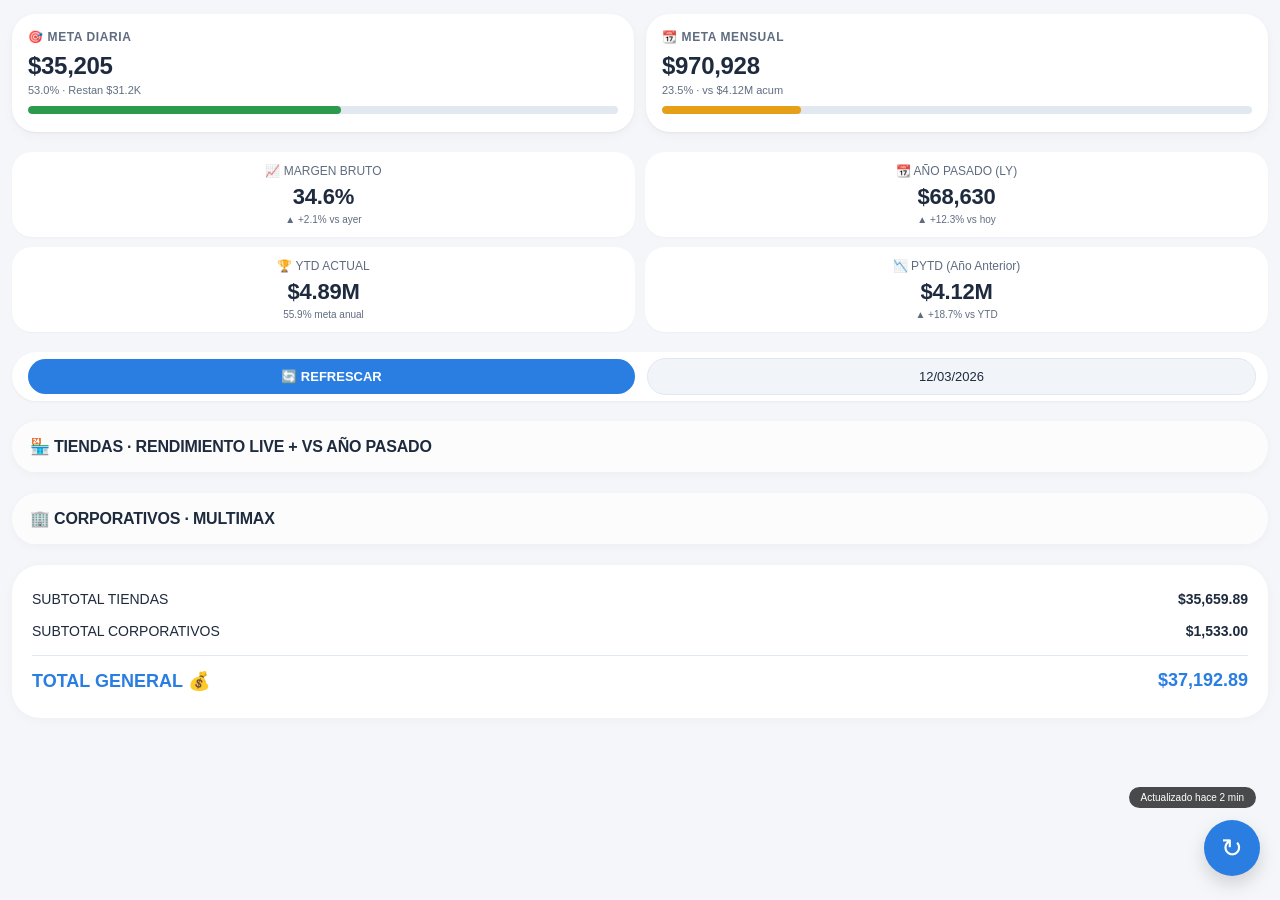
==== commit 706f16bb: "Update dashboard title and KPI labels" ====
--- a/index.html
+++ b/index.html
@@ -3,7 +3,7 @@
 <head>
     <meta charset="UTF-8">
     <meta name="viewport" content="width=device-width, initial-scale=1.0, maximum-scale=1.0, user-scalable=no">
-    <title>Dashboard Ejecutivo · Live Sales + LY Comparison</title>
+    <title>Dashboard Ejecutivo · Live Sales + PYTD</title>
     
     <!-- SDK de Telegram -->
     <script src="https://telegram.org/js/telegram-web-app.js"></script>
@@ -221,7 +221,6 @@
             color: var(--primary-accent);
         }
 
-        /* Nueva grilla para 4 indicadores: Venta, Meta, %, Año Pasado */
         .store-stats {
             display: grid;
             grid-template-columns: 1fr 1fr 1fr 1fr;
@@ -363,19 +362,19 @@
         <div class="kpi-sub" id="kpi-margen-sub">▲ +2.1% vs ayer</div>
     </div>
     <div class="kpi-item">
-        <div class="kpi-label">💵 ANTICIPO HOY</div>
-        <div class="kpi-value" id="kpi-anticipo">$0</div>
-        <div class="kpi-sub">Sin movimientos</div>
+        <div class="kpi-label">📆 AÑO PASADO (LY)</div>
+        <div class="kpi-value" id="kpi-ano-pasado">$68,630</div>
+        <div class="kpi-sub" id="kpi-var-yp">▲ +12.3% vs hoy</div>
     </div>
     <div class="kpi-item">
-        <div class="kpi-label">📆 MISMO DÍA 2025</div>
-        <div class="kpi-value" id="kpi-ano-pasado">$68,630</div>
-        <div class="kpi-sub" id="kpi-var-yp">▲ +12.3%</div>
-    </div>
-    <div class="kpi-item">
-        <div class="kpi-label">🏆 YTD ACUMULADO</div>
+        <div class="kpi-label">🏆 YTD ACTUAL</div>
         <div class="kpi-value" id="kpi-ytd">$4.89M</div>
         <div class="kpi-sub" id="kpi-ytd-avance">55.9% meta anual</div>
+    </div>
+    <div class="kpi-item">
+        <div class="kpi-label">📉 PYTD (Año Anterior)</div>
+        <div class="kpi-value" id="kpi-pytd">$4.12M</div>
+        <div class="kpi-sub" id="kpi-pytd-var">▲ +18.7% vs YTD</div>
     </div>
 </div>
 
@@ -419,7 +418,7 @@
     WebApp.enableClosingConfirmation();
     document.body.style.background = WebApp.themeParams.bg_color || '#f4f6fa';
 
-    // ---------- DATA MODEL con AÑO PASADO (LY) inventado pero coherente ----------
+    // ---------- DATA MODEL con AÑO PASADO (LY) y PYTD ----------
     let storesData = [
         { id: "albrook", name: "ALBROOK 2", venta: 4096, meta: 10634, metaPorc: 38.5, ventaLY: 3620, varLY: 13.2 },
         { id: "chiriqui", name: "CHIRIQUI", venta: 5964, meta: 9802, metaPorc: 60.8, ventaLY: 5210, varLY: 14.5 },
@@ -436,19 +435,51 @@
         { name: "MULTIMAX CORPORATIVO", venta: 1533, meta: 0, metaPorc: 100, ventaLY: 1420, varLY: 7.96 }
     ];
 
-    // KPIs mejorados
+    // KPIs mejorados: eliminamos anticipo, agregamos PYTD (Previous Year to Date)
     let kpis = {
         margen: 34.6,
         margenDelta: "+2.1%",
-        anticipo: 0,
-        añoPasado: 68630,
+        añoPasado: 68630,          // LY mismo día
         varYp: "+12.3%",
-        ytd: 4890000,
+        ytd: 4890000,              // YTD actual (4.89M)
         ytdAvance: 55.9,
+        pytd: 4120000,             // PYTD = Year to Date del año anterior (ej: $4.12M)
         metaDiariaObjetivo: 66250,
         metaMensualObj: 4130000,
         acumMensualActual: 970928
     };
+    
+    // Calcular variación YTD vs PYTD
+    function calcularVarPYTD() {
+        let diff = kpis.ytd - kpis.pytd;
+        let pct = (diff / kpis.pytd) * 100;
+        return { diff, pct: pct.toFixed(1) };
+    }
+
+    function actualizarKPIs() {
+        document.getElementById('kpi-margen').innerText = `${kpis.margen}%`;
+        document.getElementById('kpi-margen-sub').innerHTML = `▲ ${kpis.margenDelta} vs ayer`;
+        document.getElementById('kpi-ano-pasado').innerHTML = `$${kpis.añoPasado.toLocaleString()}`;
+        document.getElementById('kpi-var-yp').innerHTML = `${kpis.varYp} vs hoy`;
+        
+        let ytdFormat = (kpis.ytd / 1000000).toFixed(2) + 'M';
+        document.getElementById('kpi-ytd').innerHTML = `$${ytdFormat}`;
+        document.getElementById('kpi-ytd-avance').innerHTML = `${kpis.ytdAvance}% meta anual`;
+        
+        let pytdFormat = (kpis.pytd / 1000000).toFixed(2) + 'M';
+        document.getElementById('kpi-pytd').innerHTML = `$${pytdFormat}`;
+        
+        let varData = calcularVarPYTD();
+        let trendClass = varData.pct >= 0 ? 'trend-up' : 'trend-down';
+        let arrow = varData.pct >= 0 ? '▲' : '▼';
+        document.getElementById('kpi-pyrd-var').innerHTML = `<span style="color:${varData.pct>=0?'#2c9a4c':'#dc4c3a'}">${arrow} ${Math.abs(varData.pct)}% vs YTD</span>`;
+        // Ajuste de ID: por si el span no existe, lo creamos.
+        let pytdSub = document.getElementById('kpi-pyrd-var');
+        if(pytdSub) pytdSub.innerHTML = `<span style="color:${varData.pct>=0?'#2c9a4c':'#dc4c3a'}">${arrow} ${Math.abs(varData.pct)}% vs YTD</span>`;
+        else {
+            document.getElementById('kpi-pytd-var').innerHTML = `<span style="color:${varData.pct>=0?'#2c9a4c':'#dc4c3a'}">${arrow} ${Math.abs(varData.pct)}% vs YTD</span>`;
+        }
+    }
 
     function calcularTotales() {
         let totalTiendas = storesData.reduce((sum, s) => sum + s.venta, 0);
@@ -473,17 +504,6 @@
         document.getElementById('meta-mensual-val').innerHTML = `$${kpis.acumMensualActual.toLocaleString()}`;
         document.getElementById('avance-mensual-text').innerHTML = `${avanceMensual.toFixed(1)}% · vs $${metaMensualObj.toLocaleString()} meta`;
         document.getElementById('meta-mensual-fill').style.width = `${avanceMensual}%`;
-    }
-
-    function actualizarKPIs() {
-        document.getElementById('kpi-margen').innerText = `${kpis.margen}%`;
-        document.getElementById('kpi-margen-sub').innerHTML = `▲ ${kpis.margenDelta} vs ayer`;
-        document.getElementById('kpi-anticipo').innerHTML = `$${kpis.anticipo.toLocaleString()}`;
-        document.getElementById('kpi-ano-pasado').innerHTML = `$${kpis.añoPasado.toLocaleString()}`;
-        document.getElementById('kpi-var-yp').innerHTML = `${kpis.varYp}`;
-        let ytdFormat = (kpis.ytd / 1000000).toFixed(2) + 'M';
-        document.getElementById('kpi-ytd').innerHTML = `$${ytdFormat}`;
-        document.getElementById('kpi-ytd-avance').innerHTML = `${kpis.ytdAvance}% meta anual`;
     }
 
     function renderStores() {
@@ -496,7 +516,6 @@
             else if(store.metaPorc < 65) percentClass = 'yellow';
             else percentClass = 'green';
             
-            // Variación año pasado: clase y símbolo
             let varClass = store.varLY >= 0 ? 'trend-up' : 'trend-down';
             let varSymbol = store.varLY >= 0 ? '▲' : '▼';
             
@@ -556,16 +575,15 @@
         actualizarResumenYMetas();
     }
 
-    // Simular actualización manteniendo inventado el LY y variaciones lógicas
+    // Simular actualización manteniendo inventado el LY y PYTD fluctuante
     function simularBackendUpdate() {
-        // Actualizar ventas actuales (pequeña fluctuación)
+        // Actualizar ventas actuales
         storesData = storesData.map(store => {
             let factor = 1 + (Math.random() * 0.07 - 0.02);
             let newVenta = Math.round(store.venta * factor);
             newVenta = Math.max(newVenta, 50);
             let newMetaPorc = (newVenta / store.meta) * 100;
             newMetaPorc = Math.min(newMetaPorc, 140);
-            // Actualizar variación respecto al año pasado: conservar ventaLY original pero recalcular var%
             let newVarLY = ((newVenta - store.ventaLY) / store.ventaLY) * 100;
             return {
                 ...store,
@@ -575,7 +593,6 @@
             };
         });
         
-        // Actualizar corporativo
         let randomCorpVenta = corporateData[0].venta + Math.floor(Math.random() * 250 - 70);
         randomCorpVenta = Math.max(randomCorpVenta, 1350);
         let newCorpVar = ((randomCorpVenta - corporateData[0].ventaLY) / corporateData[0].ventaLY) * 100;
@@ -585,15 +602,18 @@
             varLY: parseFloat(newCorpVar.toFixed(1))
         };
         
-        // KPIs globales
+        // KPIs con PYTD dinámico
         kpis.margen = (34 + Math.random() * 1.8).toFixed(1);
         kpis.margenDelta = `+${(Math.random() * 1.8 + 0.2).toFixed(1)}%`;
-        kpis.anticipo = Math.floor(Math.random() * 850);
         let variacionYP = (Math.random() * 18 - 4).toFixed(1);
         kpis.varYp = `${variacionYP >= 0 ? '+' : ''}${variacionYP}%`;
         kpis.añoPasado = Math.floor(68630 * (1 + (Math.random() * 0.09 - 0.03)));
         kpis.ytd = 4890000 + Math.floor(Math.random() * 130000);
         kpis.ytdAvance = (55.9 + (Math.random() * 1.5 - 0.6)).toFixed(1);
+        // PYTD (año anterior acumulado) simulado ligeramente menor o mayor
+        let pytdBase = 4120000;
+        kpis.pytd = pytdBase + Math.floor(Math.random() * 180000 - 60000);
+        if(kpis.pytd < 3800000) kpis.pytd = 3980000;
         kpis.acumMensualActual = Math.floor(970928 + (Math.random() * 22000 - 4000));
         if(kpis.acumMensualActual < 860000) kpis.acumMensualActual = 970928;
         
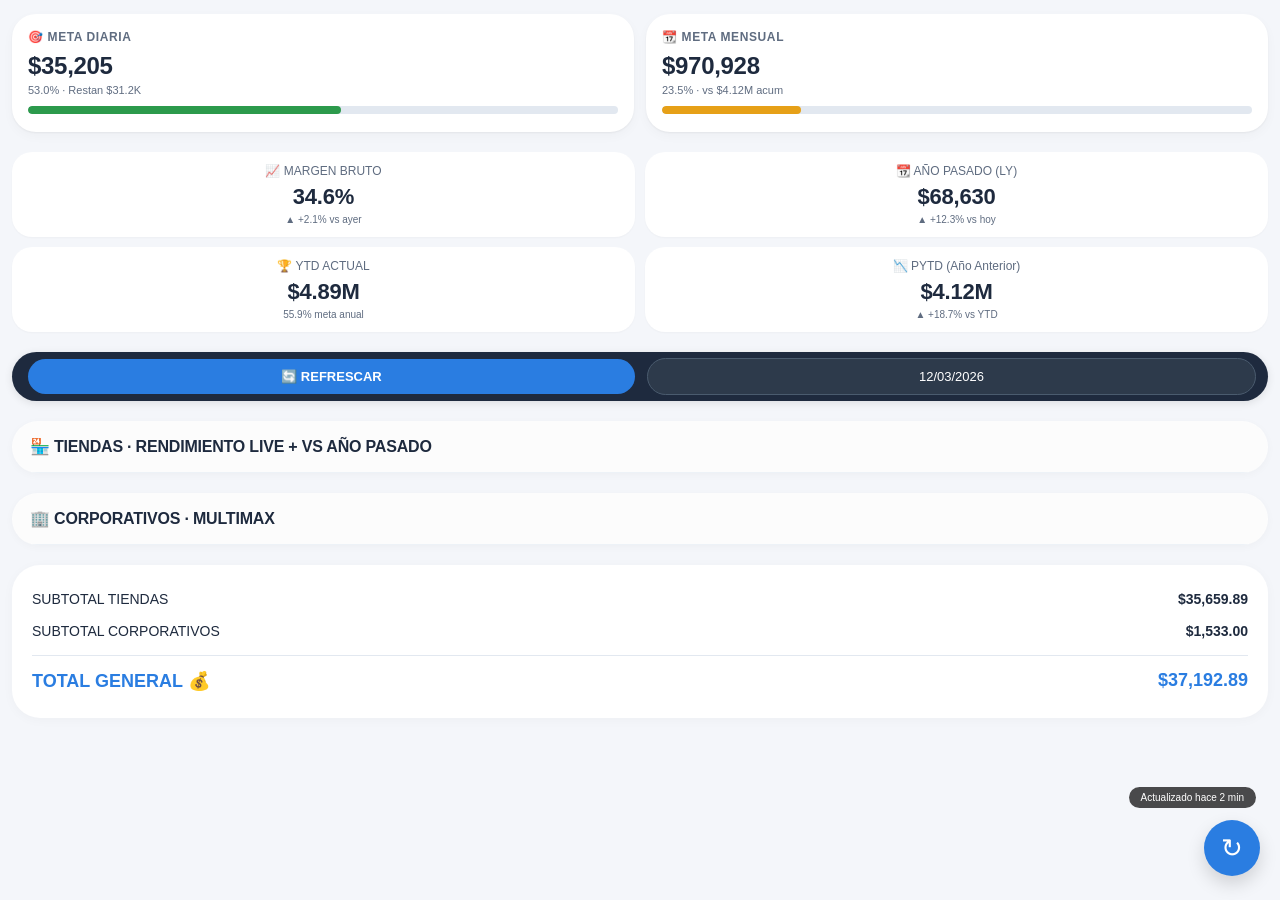
==== commit 372a518d: "Enhance date controls and input styles for readability" ====
--- a/index.html
+++ b/index.html
@@ -128,15 +128,16 @@
             margin-top: 4px;
         }
 
+        /* ========== CONTROLES DE FECHA - LEGIBILIDAD OPTIMIZADA ========== */
         .date-controls {
             display: flex;
             gap: 12px;
             margin-bottom: 20px;
-            background: var(--tg-theme-secondary-bg-color, var(--card-bg));
+            background: var(--tg-theme-secondary-bg-color, #1e2a3e);
             border-radius: 40px;
             padding: 6px 12px 6px 16px;
             align-items: center;
-            box-shadow: 0 1px 3px rgba(0,0,0,0.05);
+            box-shadow: 0 2px 8px rgba(0, 0, 0, 0.1);
         }
 
         .date-btn {
@@ -156,16 +157,41 @@
             opacity: 0.85;
         }
 
+        /* INPUT DE FECHA: texto blanco y fondo oscuro para máxima legibilidad en Mini App */
         .date-input {
             flex: 1;
-            background: var(--tg-theme-bg-color, #f1f5f9);
-            border: 1px solid var(--tg-theme-hint-color, #e2e8f0);
+            background: #2d3a4b;
+            border: 1px solid #4a5b6e;
             border-radius: 32px;
             padding: 10px 12px;
             font-size: 13px;
             font-weight: 500;
             text-align: center;
-            color: var(--text-main);
+            color: #ffffff !important;
+            caret-color: #ffffff;
+            outline: none;
+            transition: all 0.2s ease;
+        }
+
+        .date-input:focus {
+            border-color: var(--primary-accent);
+            background: #1e2a3a;
+            box-shadow: 0 0 0 2px rgba(42, 125, 225, 0.2);
+        }
+
+        .date-input::placeholder {
+            color: #a0b3c9;
+            font-weight: 400;
+            opacity: 0.8;
+        }
+
+        /* Asegurar que en cualquier tema de Telegram el texto sea blanco */
+        @media (prefers-color-scheme: dark) {
+            .date-input {
+                background: #1e2a3a;
+                border-color: #3a4a5c;
+                color: #ffffff;
+            }
         }
 
         .stores-section {
@@ -435,7 +461,7 @@
         { name: "MULTIMAX CORPORATIVO", venta: 1533, meta: 0, metaPorc: 100, ventaLY: 1420, varLY: 7.96 }
     ];
 
-    // KPIs mejorados: eliminamos anticipo, agregamos PYTD (Previous Year to Date)
+    // KPIs mejorados: PYTD (Previous Year to Date)
     let kpis = {
         margen: 34.6,
         margenDelta: "+2.1%",
@@ -470,15 +496,9 @@
         document.getElementById('kpi-pytd').innerHTML = `$${pytdFormat}`;
         
         let varData = calcularVarPYTD();
-        let trendClass = varData.pct >= 0 ? 'trend-up' : 'trend-down';
         let arrow = varData.pct >= 0 ? '▲' : '▼';
-        document.getElementById('kpi-pyrd-var').innerHTML = `<span style="color:${varData.pct>=0?'#2c9a4c':'#dc4c3a'}">${arrow} ${Math.abs(varData.pct)}% vs YTD</span>`;
-        // Ajuste de ID: por si el span no existe, lo creamos.
-        let pytdSub = document.getElementById('kpi-pyrd-var');
-        if(pytdSub) pytdSub.innerHTML = `<span style="color:${varData.pct>=0?'#2c9a4c':'#dc4c3a'}">${arrow} ${Math.abs(varData.pct)}% vs YTD</span>`;
-        else {
-            document.getElementById('kpi-pytd-var').innerHTML = `<span style="color:${varData.pct>=0?'#2c9a4c':'#dc4c3a'}">${arrow} ${Math.abs(varData.pct)}% vs YTD</span>`;
-        }
+        let color = varData.pct >= 0 ? '#2c9a4c' : '#dc4c3a';
+        document.getElementById('kpi-pytd-var').innerHTML = `<span style="color:${color}">${arrow} ${Math.abs(varData.pct)}% vs YTD</span>`;
     }
 
     function calcularTotales() {
@@ -577,7 +597,6 @@
 
     // Simular actualización manteniendo inventado el LY y PYTD fluctuante
     function simularBackendUpdate() {
-        // Actualizar ventas actuales
         storesData = storesData.map(store => {
             let factor = 1 + (Math.random() * 0.07 - 0.02);
             let newVenta = Math.round(store.venta * factor);
@@ -602,7 +621,6 @@
             varLY: parseFloat(newCorpVar.toFixed(1))
         };
         
-        // KPIs con PYTD dinámico
         kpis.margen = (34 + Math.random() * 1.8).toFixed(1);
         kpis.margenDelta = `+${(Math.random() * 1.8 + 0.2).toFixed(1)}%`;
         let variacionYP = (Math.random() * 18 - 4).toFixed(1);
@@ -610,7 +628,6 @@
         kpis.añoPasado = Math.floor(68630 * (1 + (Math.random() * 0.09 - 0.03)));
         kpis.ytd = 4890000 + Math.floor(Math.random() * 130000);
         kpis.ytdAvance = (55.9 + (Math.random() * 1.5 - 0.6)).toFixed(1);
-        // PYTD (año anterior acumulado) simulado ligeramente menor o mayor
         let pytdBase = 4120000;
         kpis.pytd = pytdBase + Math.floor(Math.random() * 180000 - 60000);
         if(kpis.pytd < 3800000) kpis.pytd = 3980000;
